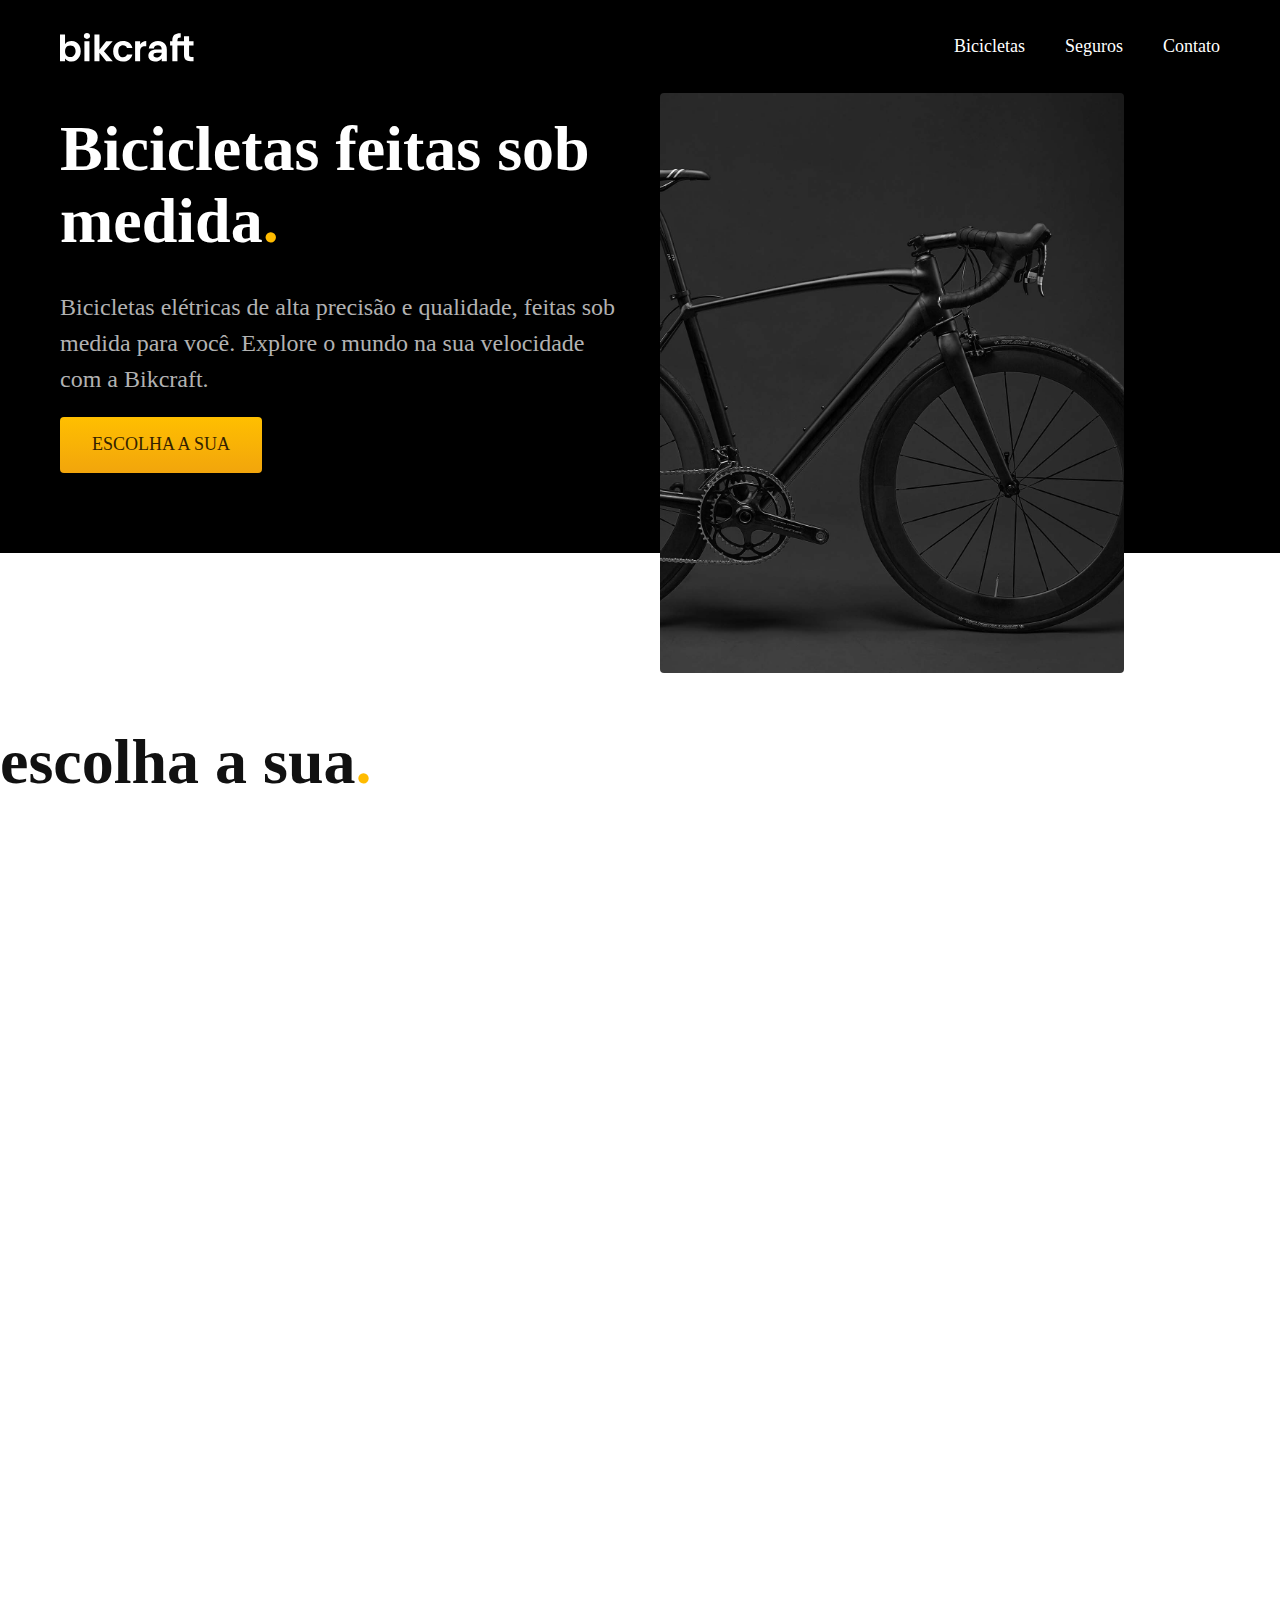
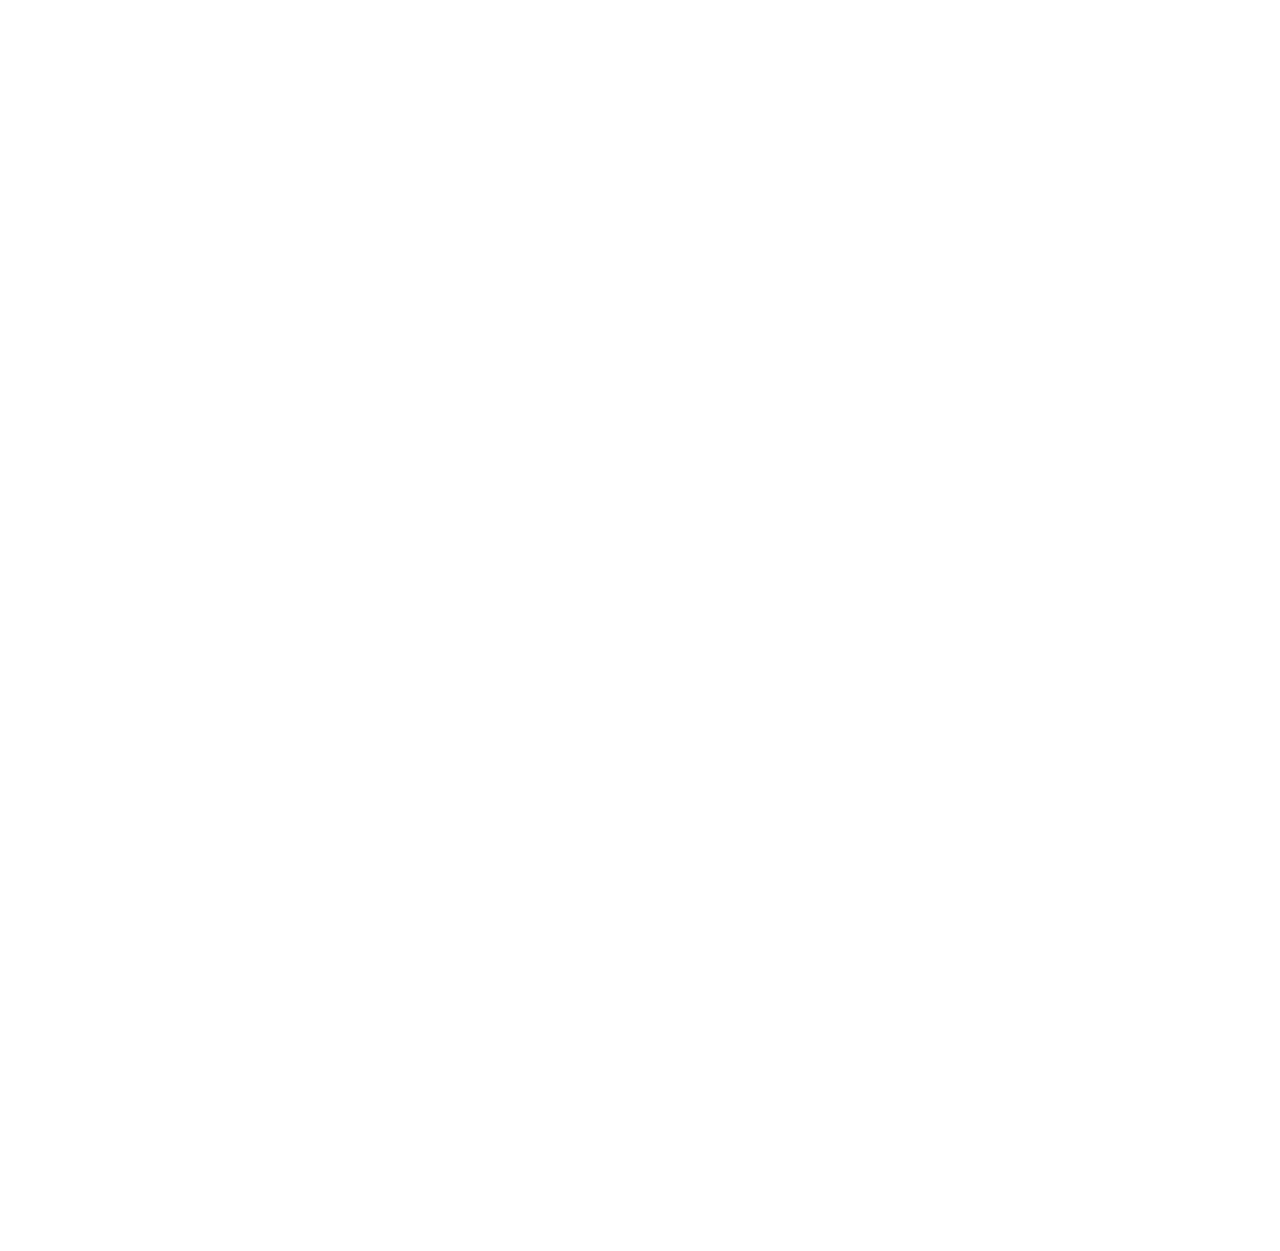
==== index.html @ 26e81b3e "css utilitario" ====
<!DOCTYPE html>
<html lang="pt-br">

<head>
    <meta charset="UTF-8">
    <meta name="viewport" content="width=device-width, initial-scale=1.0">
    <title>Bikcraft - Bicicletas Elétricas</title>
    <meta name="description" content="Bicicletas elétricas de alta precisão e qualidade,  feitas sob medida para o cliente. Explore o mundo na sua velocidade com a Bikcraft.">
    <link rel="stylesheet" href="./css/style.css">
    <!-- <link rel="preconnect" href="https://fonts.googleapis.com">
    <link rel="preconnect" href="https://fonts.gstatic.com" crossorigin>
    <link href="https://fonts.googleapis.com/css2?family=Poppins:wght@400;600&family=Roboto:wght@400;500&display=swap" rel="stylesheet"> -->
</head>

<body>
    <header class="header-bg">
        <div class="header">
            <a href="./"><img src="./img/bikcraft.svg" alt="Bikcraft"></a>
            <nav aria-label="primaria">
                <ul class="header-menu cor-0">
                    <li><a href="./bicicletas.html">Bicicletas</a></li>
                    <li><a href="./seguros.html">Seguros</a></li>
                    <li><a href="./contato.html">Contato</a></li>
                </ul>
            </nav>
        </div>
    </header>

    <main class="introducao-bg">
        <div class="introducao">
            <div class="introducao-conteudo">
                <h1 class="texto-grande cor-0">Bicicletas feitas sob medida<span class="cor-p1">.</span></h1>
                <p class="texto-medio cor-5">Bicicletas elétricas de alta precisão e qualidade, feitas sob medida para você. Explore o mundo na sua velocidade com a Bikcraft<span>.</span></p>
                <a class="botao" href="./bicicletas.html">Escolha a sua</a>
            </div>
            <div>
                <img src="./img/fotos/introducao.jpg" alt="Bicicleta elétrica preta">
            </div>
        </div>

    </main>

    <h2 class="texto-grande">escolha a sua<span class="cor-p1">.</span></h2>
</body>

</html>
---- css/style.css ----
@import "./global/global.css";
@import "./utilidades/componentes.css";
@import "./utilidades/cores.css";
@import "./global/header.css";

@import "./home/introducao.css";

@import "./utilidades/tipografia.css";
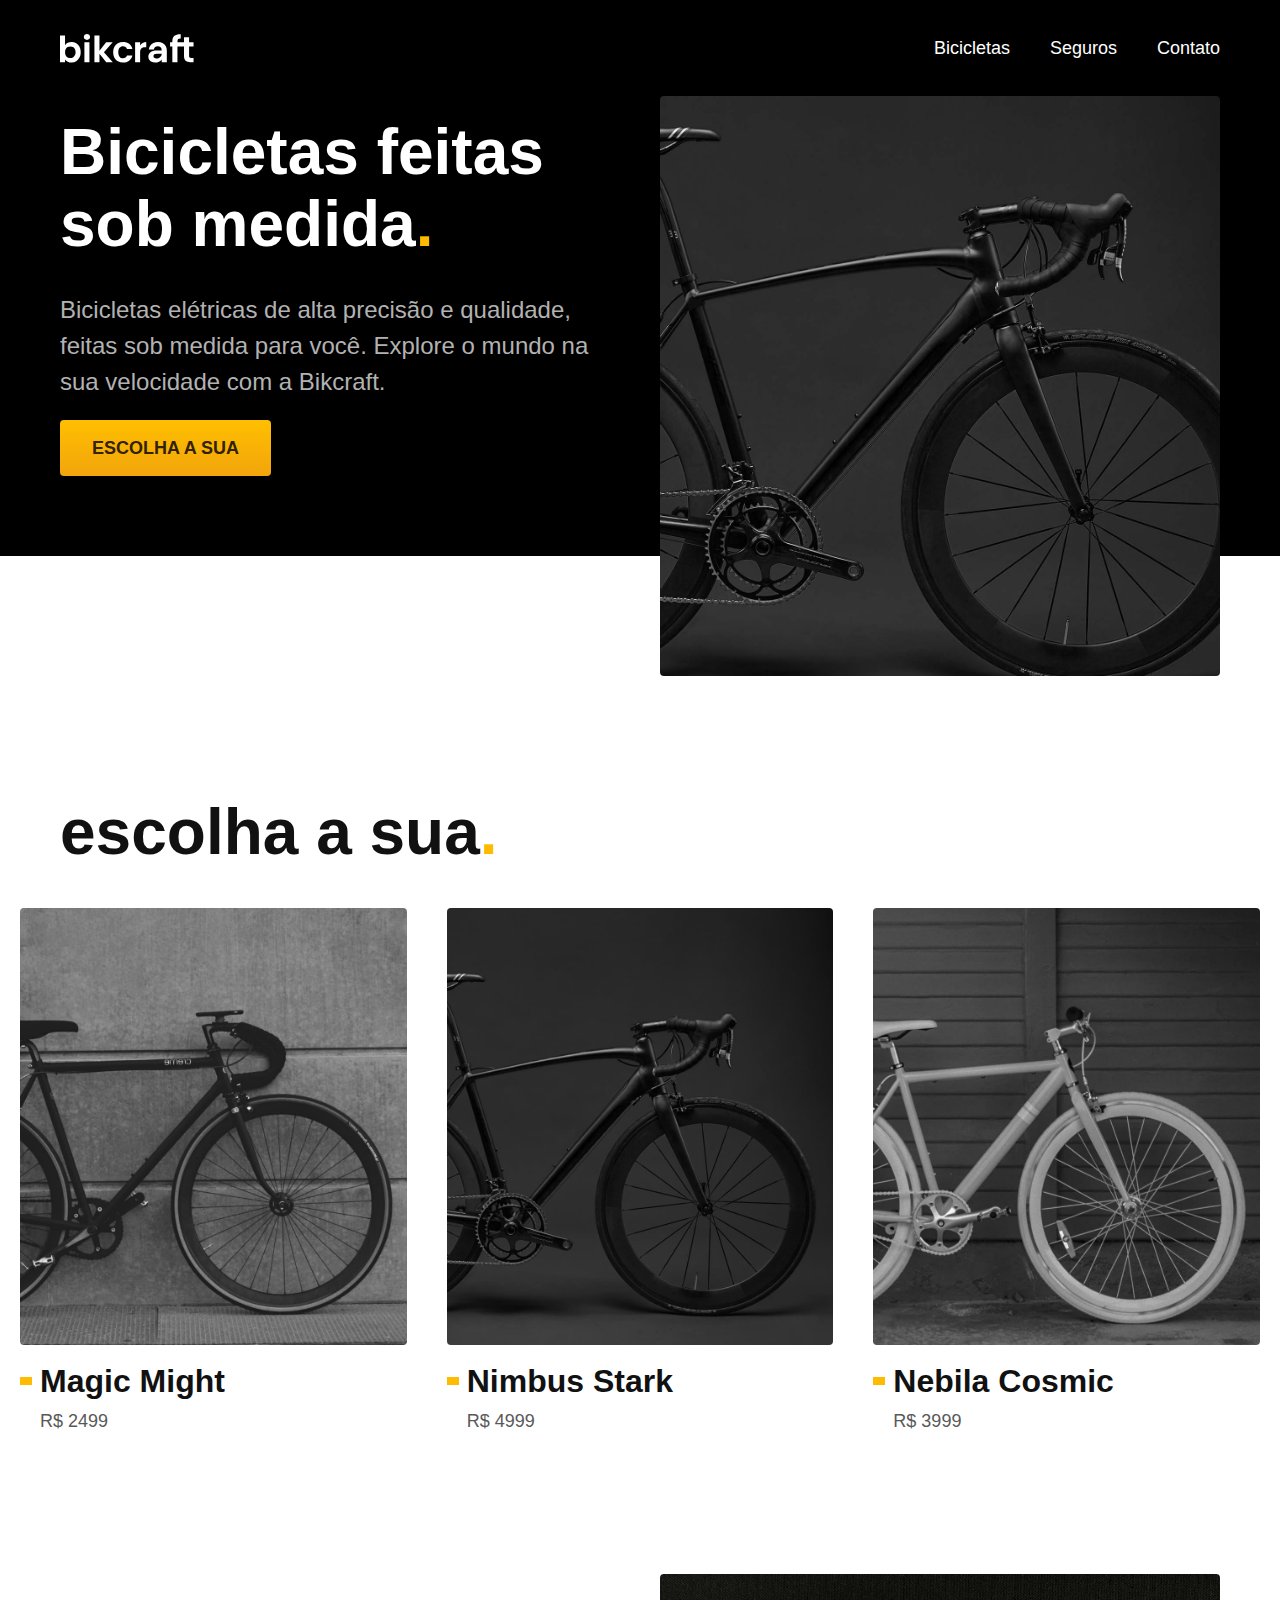
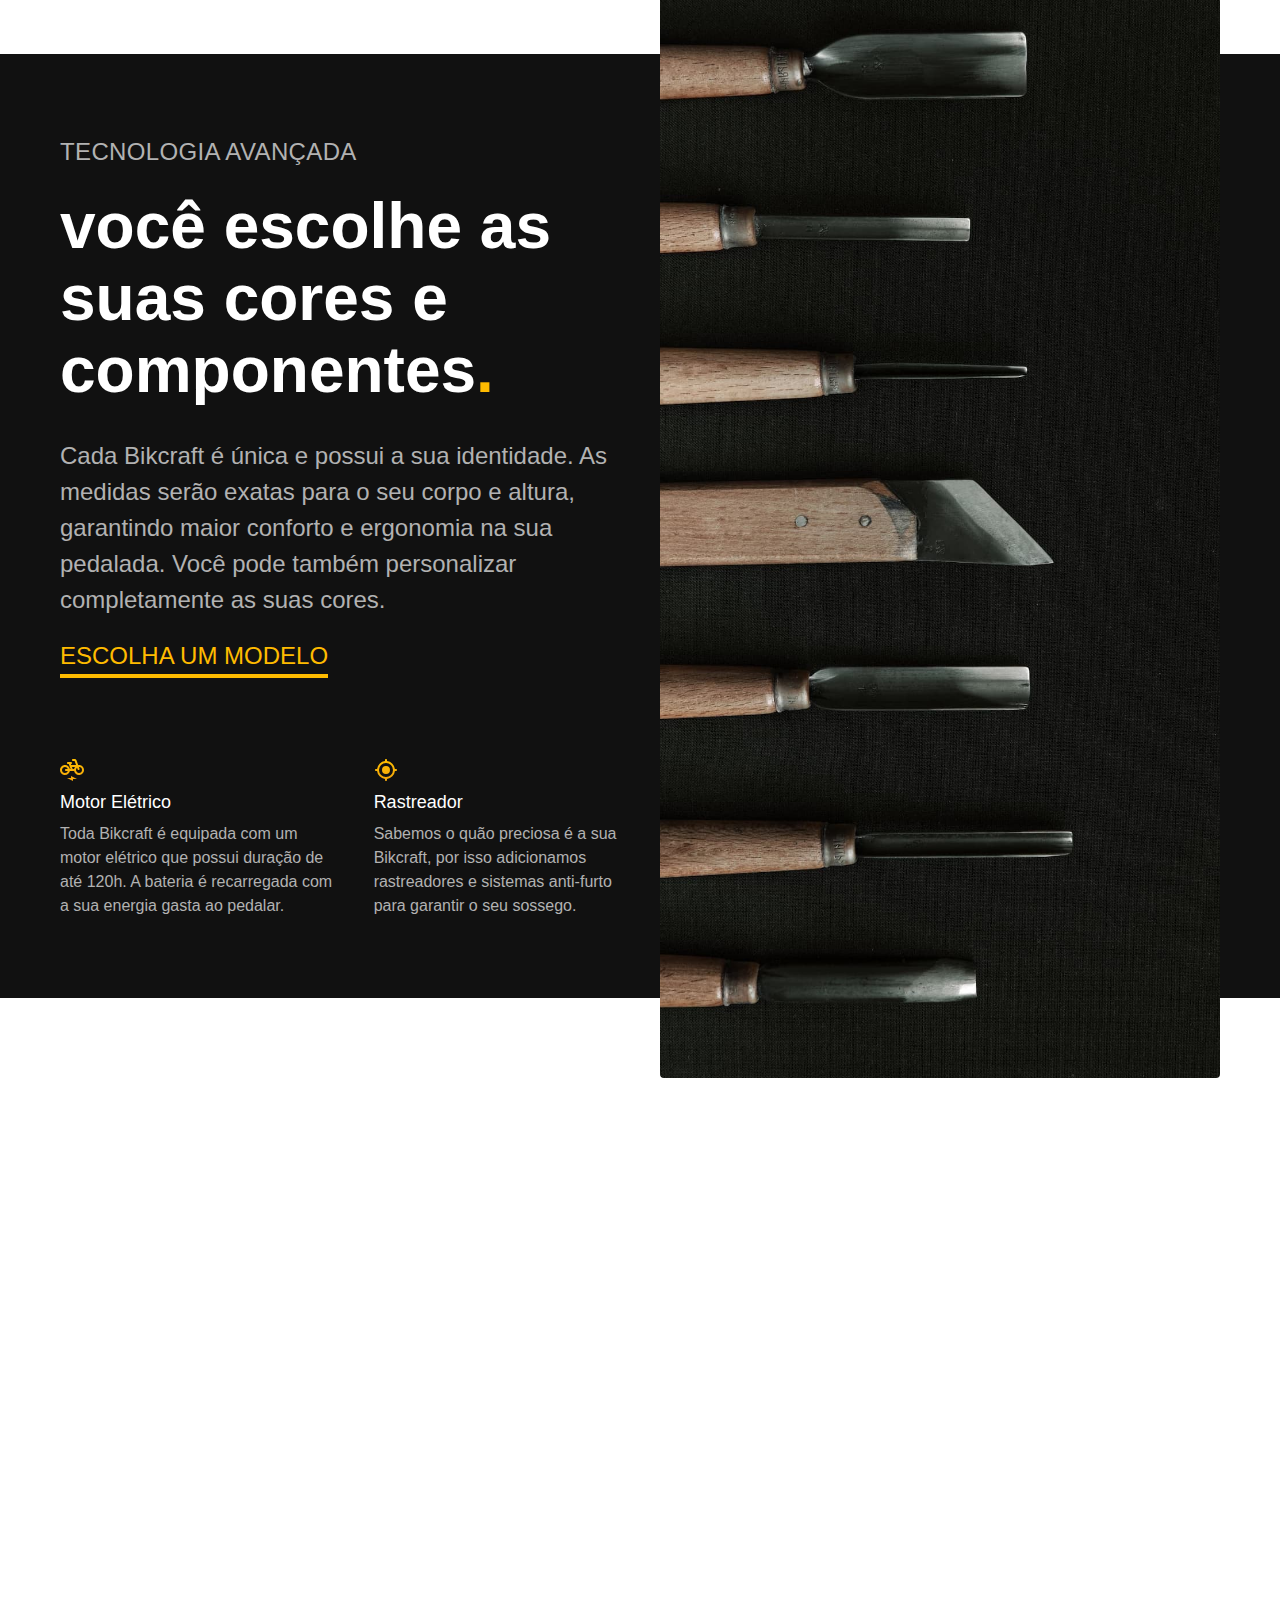
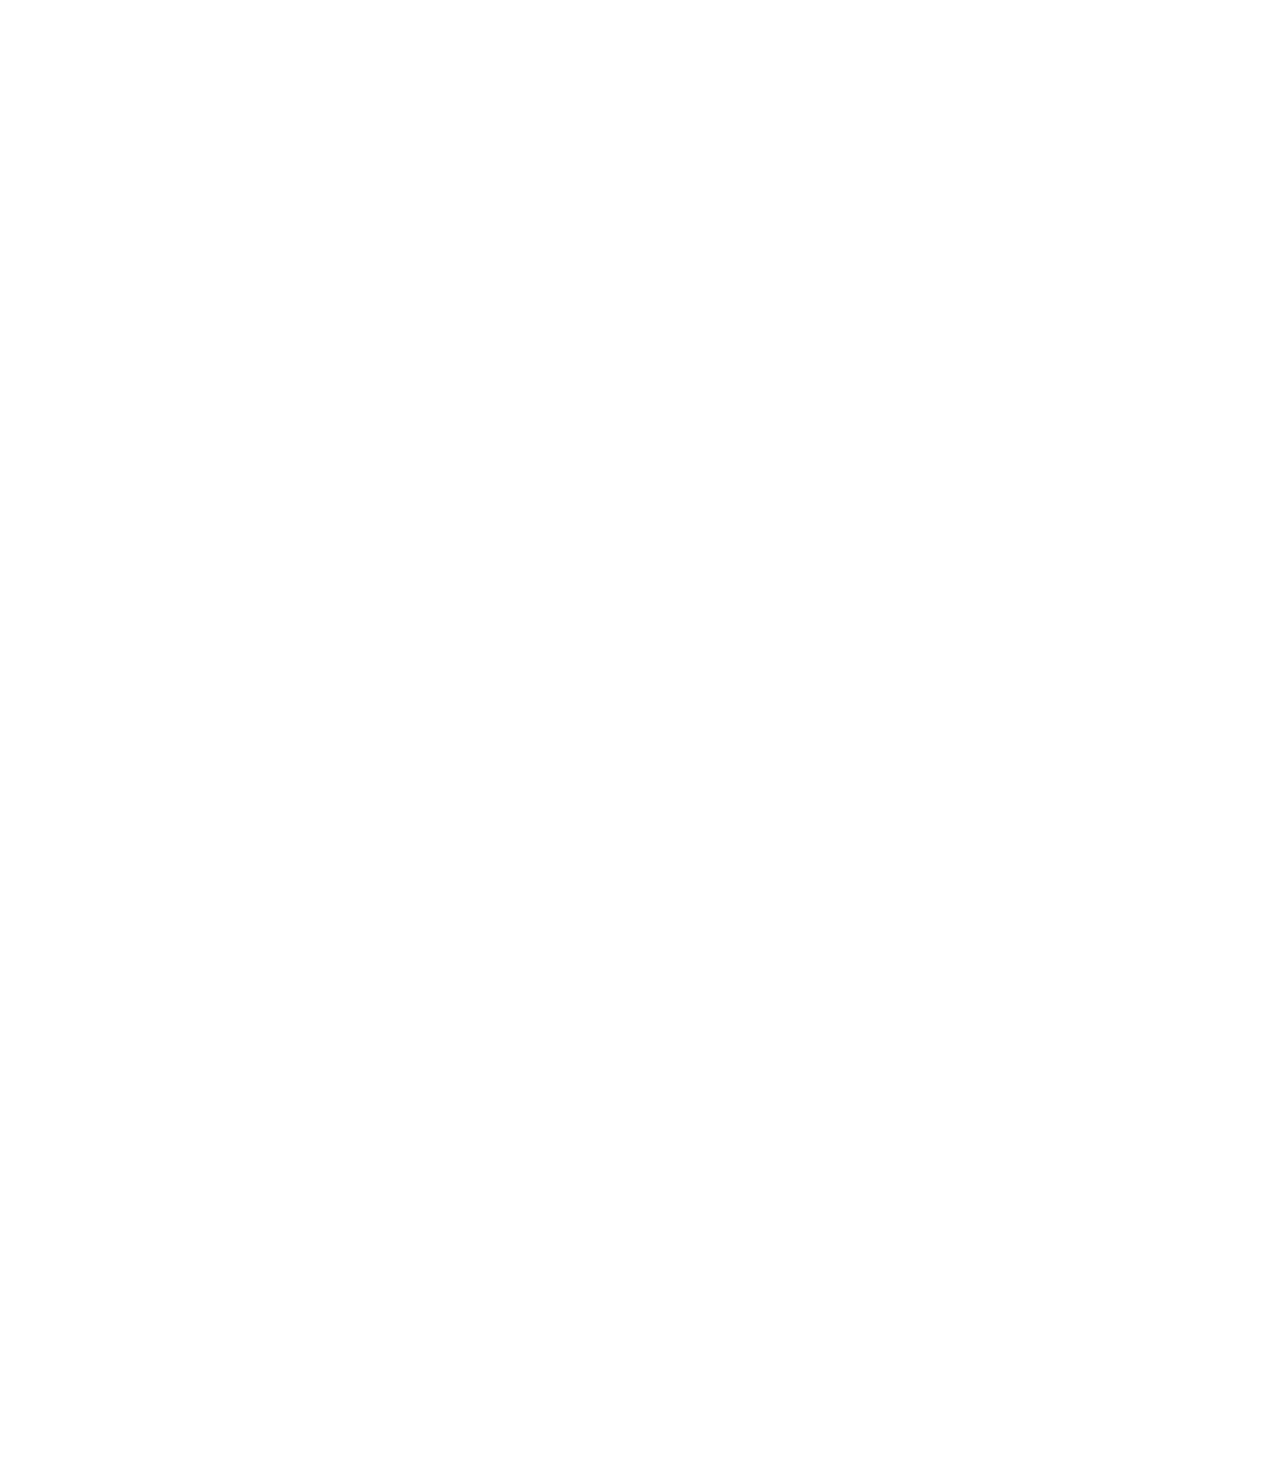
==== commit 4c58a7a1: "articles" ====
--- a/index.html
+++ b/index.html
@@ -14,10 +14,10 @@
 
 <body>
     <header class="header-bg">
-        <div class="header">
+        <div class="header container">
             <a href="./"><img src="./img/bikcraft.svg" alt="Bikcraft"></a>
             <nav aria-label="primaria">
-                <ul class="header-menu cor-0">
+                <ul class="header-menu cor-0 font-1-m">
                     <li><a href="./bicicletas.html">Bicicletas</a></li>
                     <li><a href="./seguros.html">Seguros</a></li>
                     <li><a href="./contato.html">Contato</a></li>
@@ -27,20 +27,74 @@
     </header>
 
     <main class="introducao-bg">
-        <div class="introducao">
+        <div class="introducao container">
             <div class="introducao-conteudo">
-                <h1 class="texto-grande cor-0">Bicicletas feitas sob medida<span class="cor-p1">.</span></h1>
-                <p class="texto-medio cor-5">Bicicletas elétricas de alta precisão e qualidade, feitas sob medida para você. Explore o mundo na sua velocidade com a Bikcraft<span>.</span></p>
+                <h1 class="font-1-xxl cor-0">Bicicletas feitas sob medida<span class="cor-p1">.</span></h1>
+                <p class="font-2-l cor-5">Bicicletas elétricas de alta precisão e qualidade, feitas sob medida para você. Explore o mundo na sua velocidade com a Bikcraft<span>.</span></p>
                 <a class="botao" href="./bicicletas.html">Escolha a sua</a>
             </div>
             <div>
                 <img src="./img/fotos/introducao.jpg" alt="Bicicleta elétrica preta">
             </div>
         </div>
-
     </main>
 
-    <h2 class="texto-grande">escolha a sua<span class="cor-p1">.</span></h2>
+    <article class="bicicletas-lista">
+        <h2 class="container font-1-xxl">escolha a sua<span class="cor-p1">.</span></h2>
+        <ul>
+            <li>
+                <a href="./bicicletas/magic.html">
+                    <img src="./img/bicicletas/magic-home.jpg" alt="Bicicleta preta">
+                    <h3 class="font-1-xl">Magic Might</h3>
+                    <span class="font-2-m cor-8">R$ 2499</span>
+                </a>
+            </li>
+
+            <li>
+                <a href="./bicicletas/magic.html">
+                    <img src="./img/bicicletas/nimbus-home.jpg" alt="Bicicleta preta">
+                    <h3 class="font-1-xl">Nimbus Stark</h3>
+                    <span class="font-2-m cor-8">R$ 4999</span>
+                </a>
+            </li>
+
+            <li>
+                <a href="./bicicletas/magic.html">
+                    <img src="./img/bicicletas/nebula-home.jpg" alt="Bicicleta preta">
+                    <h3 class="font-1-xl">Nebila Cosmic</h3>
+                    <span class="font-2-m cor-8">R$ 3999</span>
+                </a>
+            </li>
+        </ul>
+    </article>
+
+    <article class="tecnologia-bg">
+        <div class="tecnologia container">
+            <div class="tecnologia-conteudo">
+                <span class="font-2-l-b cor-5">Tecnologia Avançada</span>
+                <h2 class="font-1-xxl cor-0">você escolhe as<br>suas cores e<br>componentes<span class="cor-p1">.</span></h2>
+                <p class="font-2-l cor-5">Cada Bikcraft é única e possui a sua identidade. As medidas serão exatas para o seu corpo e altura, garantindo maior conforto e ergonomia na sua pedalada. Você pode também personalizar completamente as suas cores.</p>
+                <a class="link" href="./bicletas.html">Escolha um modelo</a>
+                <div class="tecnologia-vantagens">
+                    <div>
+                        <img src="./img/icones/eletrica.svg" alt="">
+                        <h3 class="font-1-m cor-0">Motor Elétrico</h3>
+                        <p class="font-2-s cor-5">Toda Bikcraft é equipada com um motor elétrico que possui duração de até 120h. A bateria é recarregada com a sua energia gasta ao pedalar.</p>
+                    </div>
+                    <div>
+                        <img src="./img/icones/rastreador.svg" alt="">
+                        <h3 class="font-1-m cor-0">Rastreador</h3>
+                        <p class="font-2-s cor-5">Sabemos o quão preciosa é a sua Bikcraft, por isso adicionamos rastreadores e sistemas anti-furto para garantir o seu sossego.</p>
+                    </div>
+                </div>
+            </div>
+            <div class="tecnologia-imagem">
+                <img src="./img/fotos/tecnologia.jpg" alt="">
+            </div>
+        </div>
+
+    </article>
+
 </body>
 
 </html>--- a/css/style.css
+++ b/css/style.css
@@ -6,3 +6,7 @@
 @import "./home/introducao.css";
 
 @import "./utilidades/tipografia.css";
+
+@import "./bicicletas/bicicletas-lista.css";
+
+@import "./home/tecnologia.css";
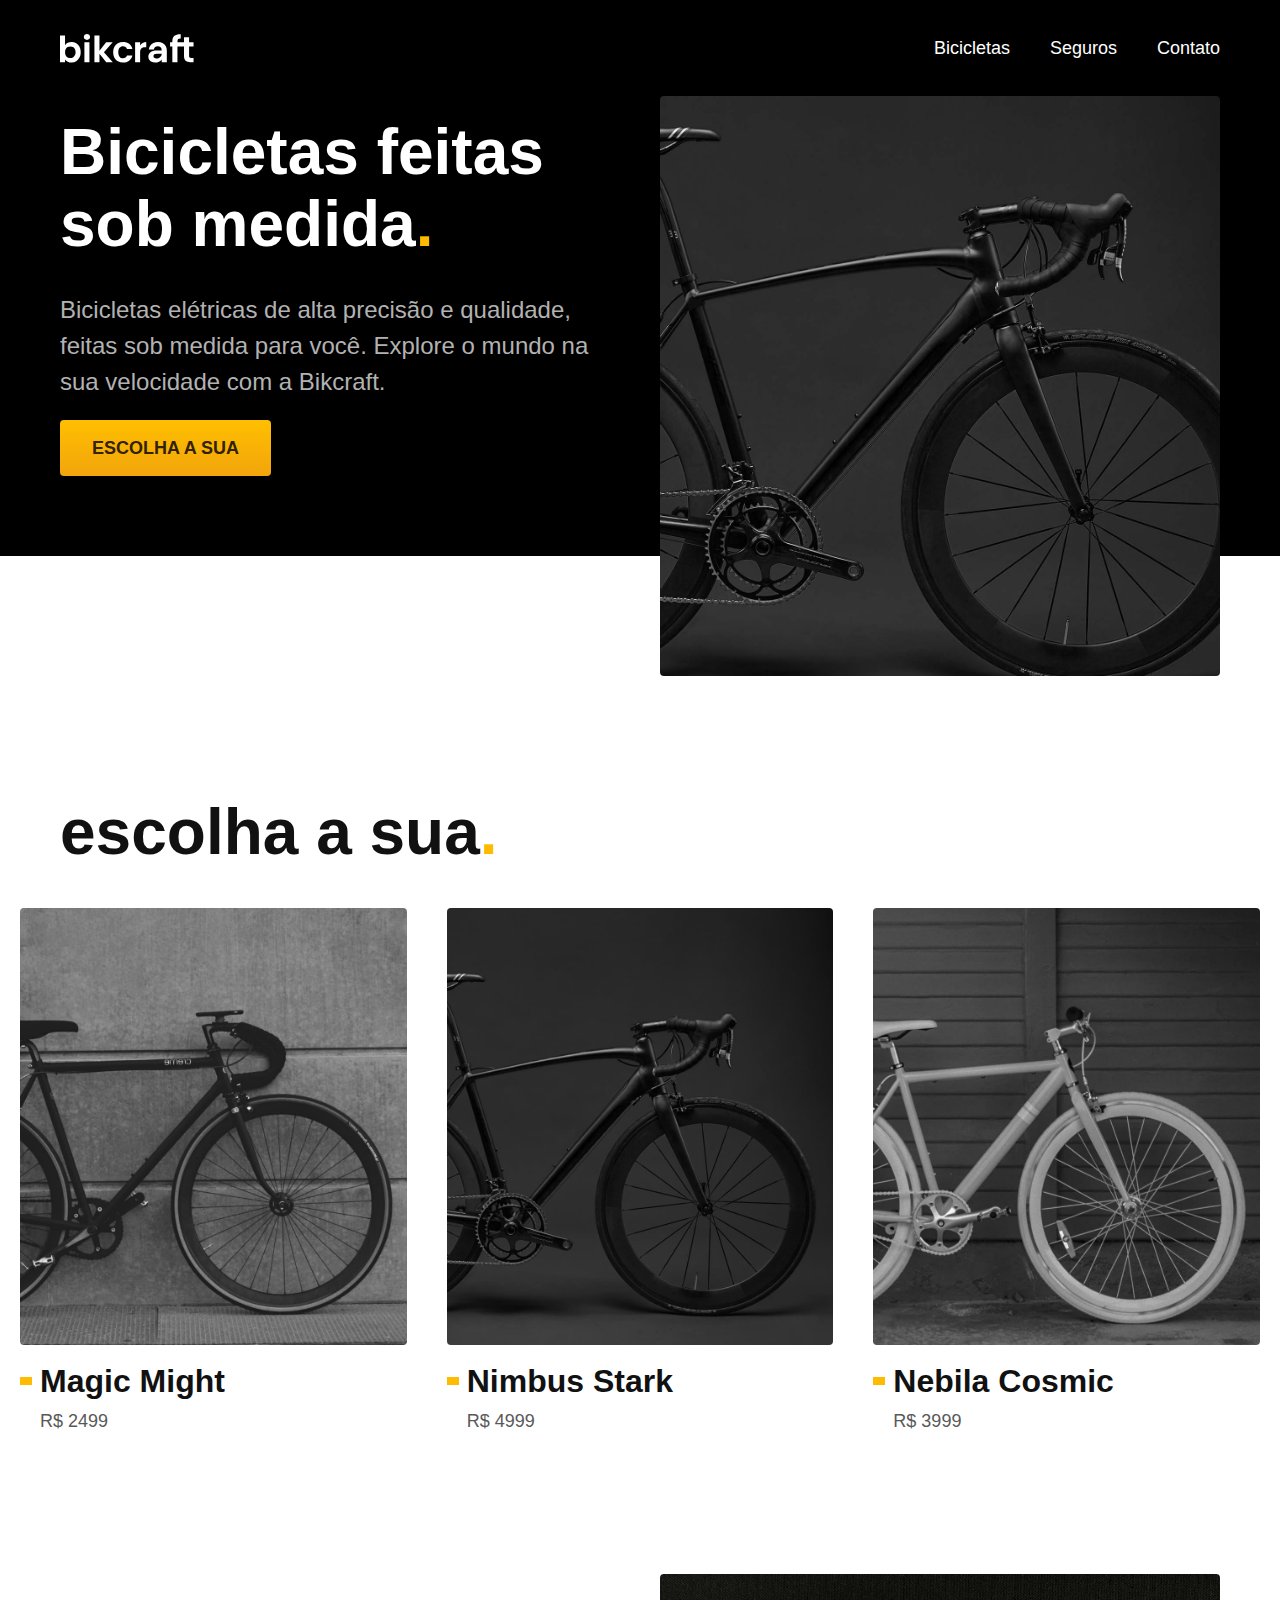
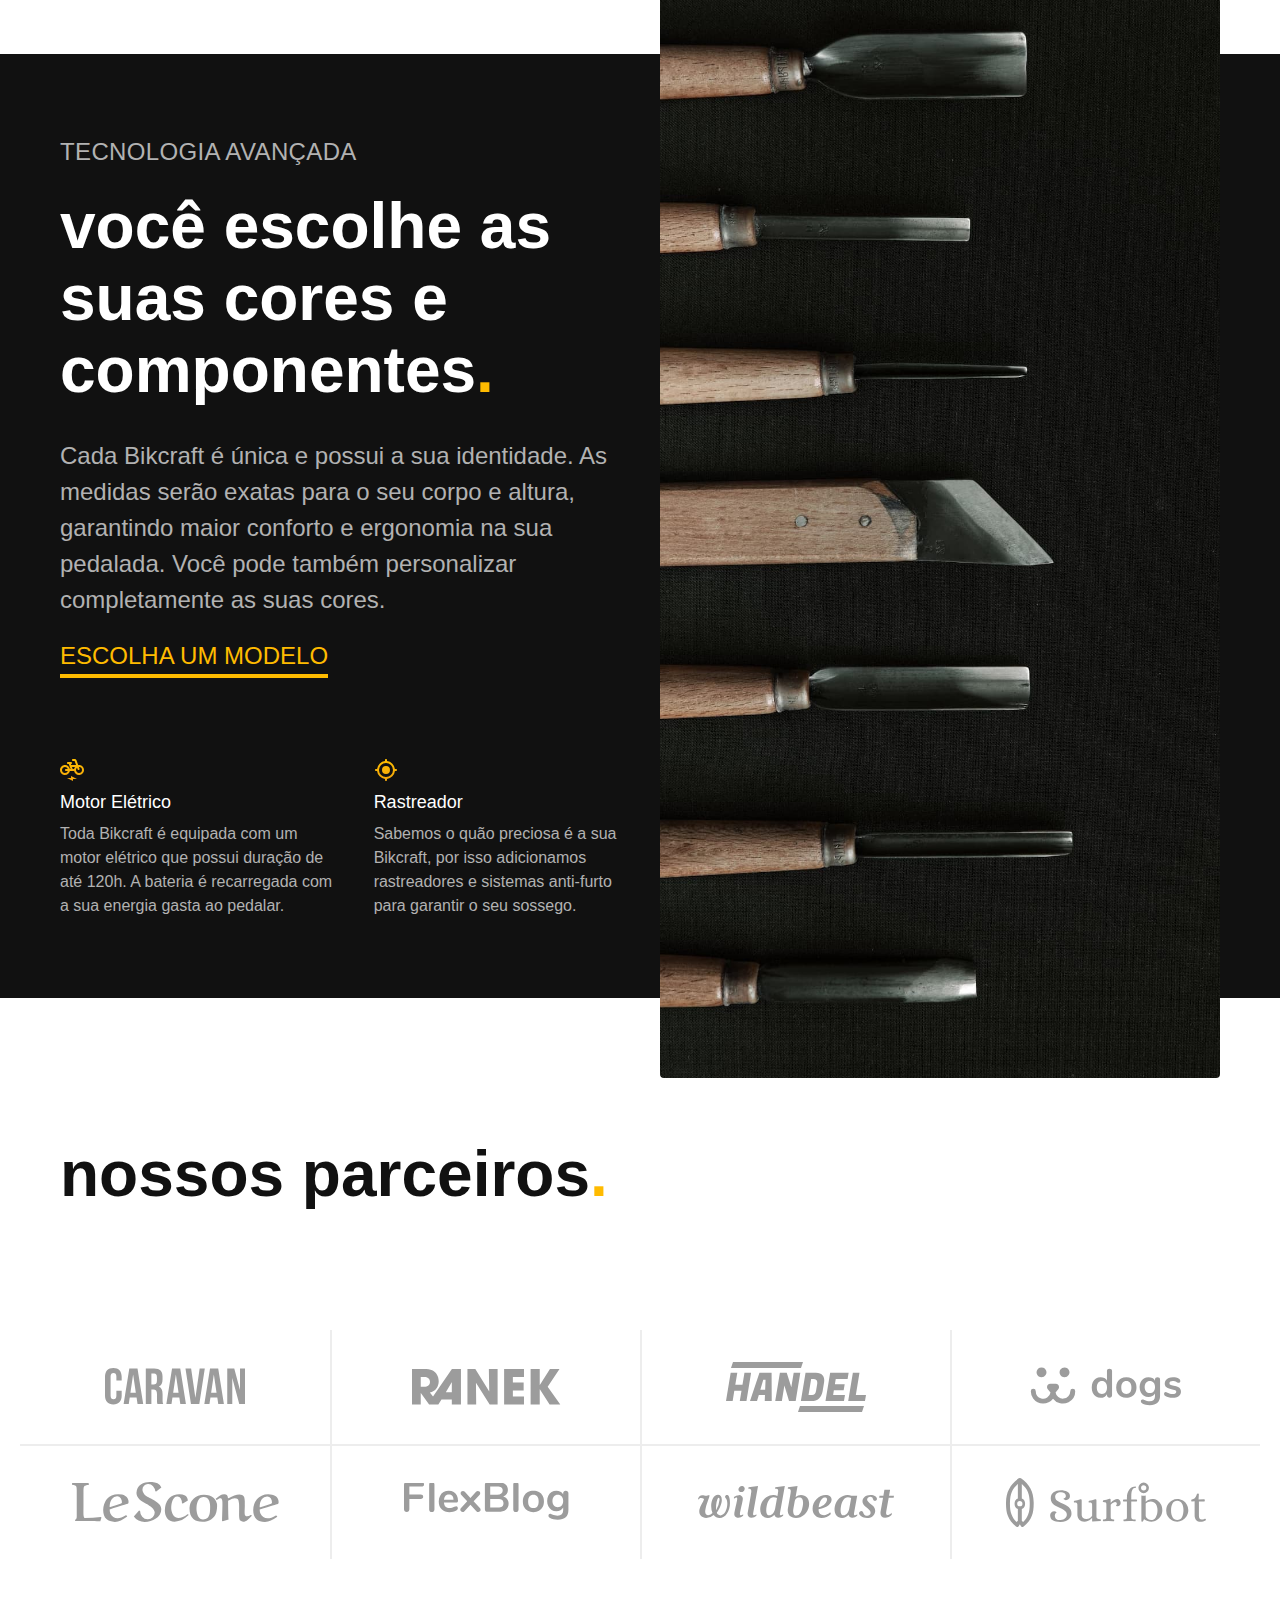
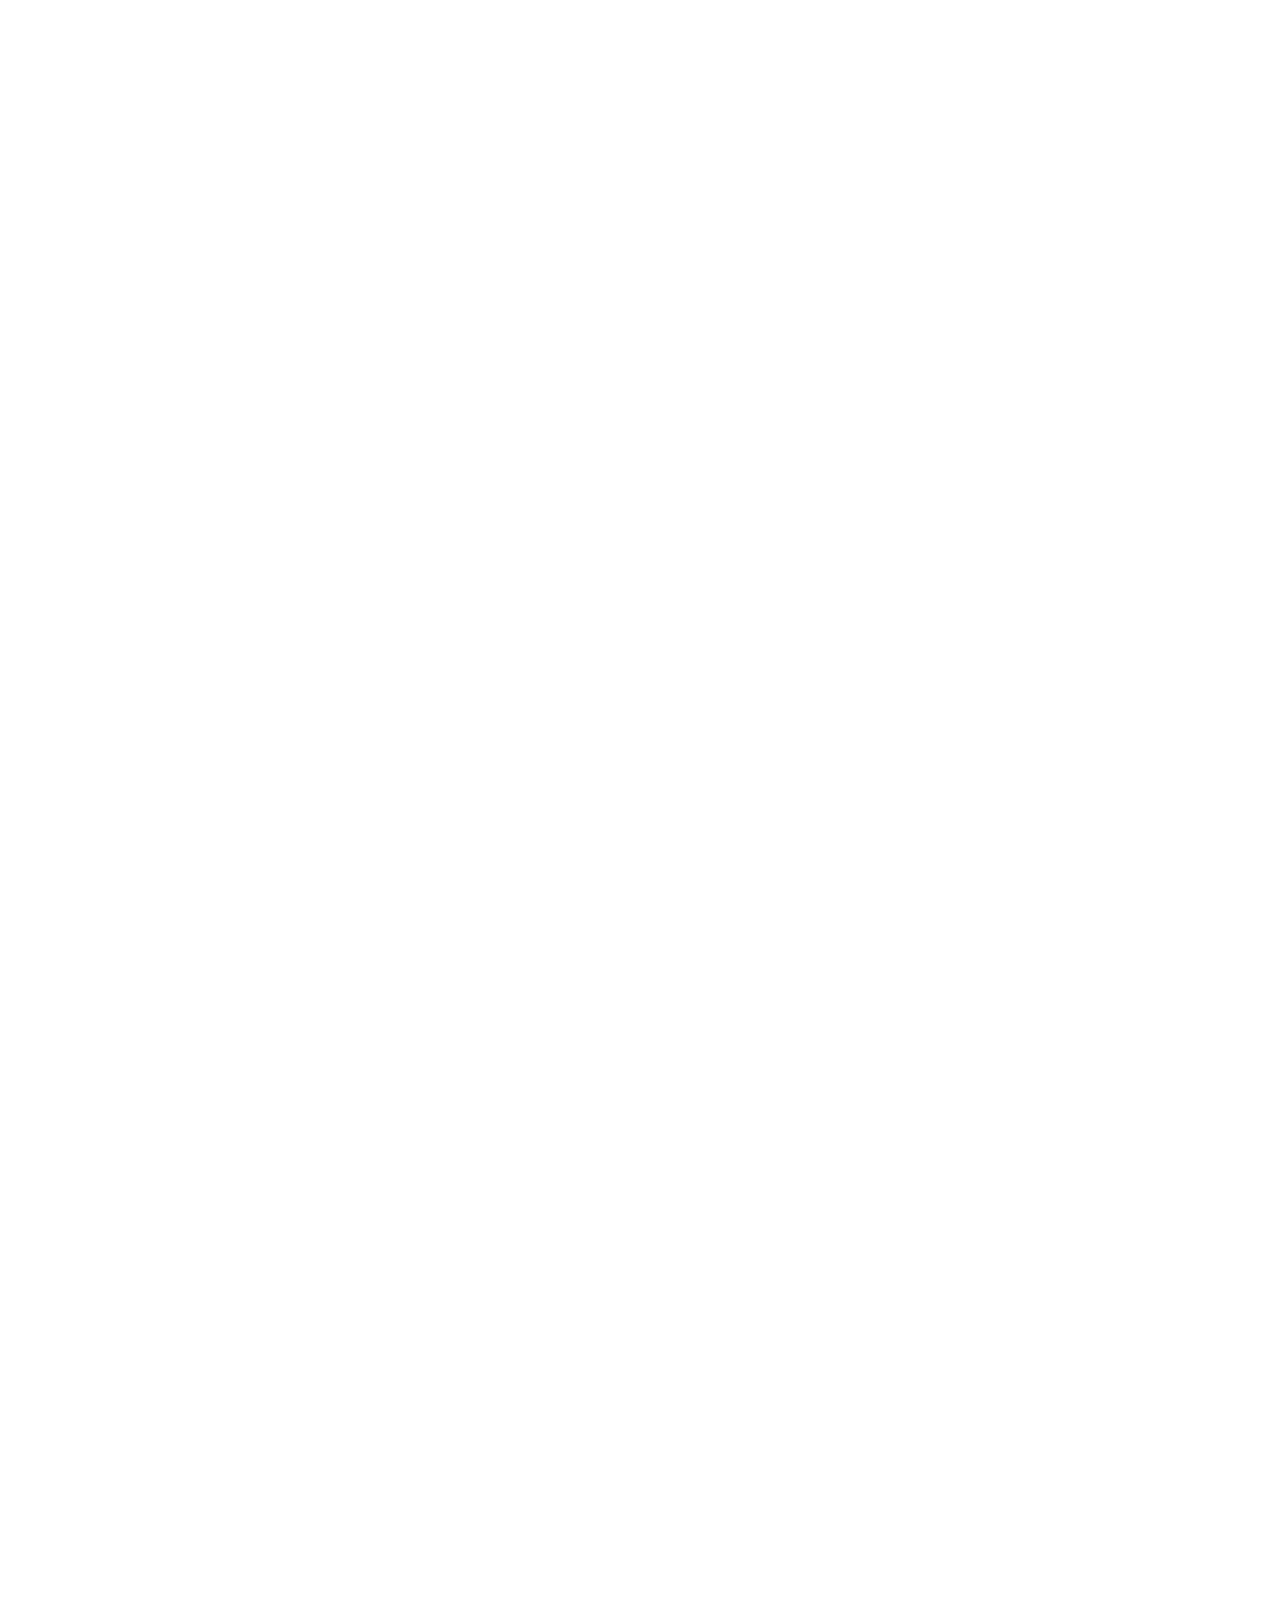
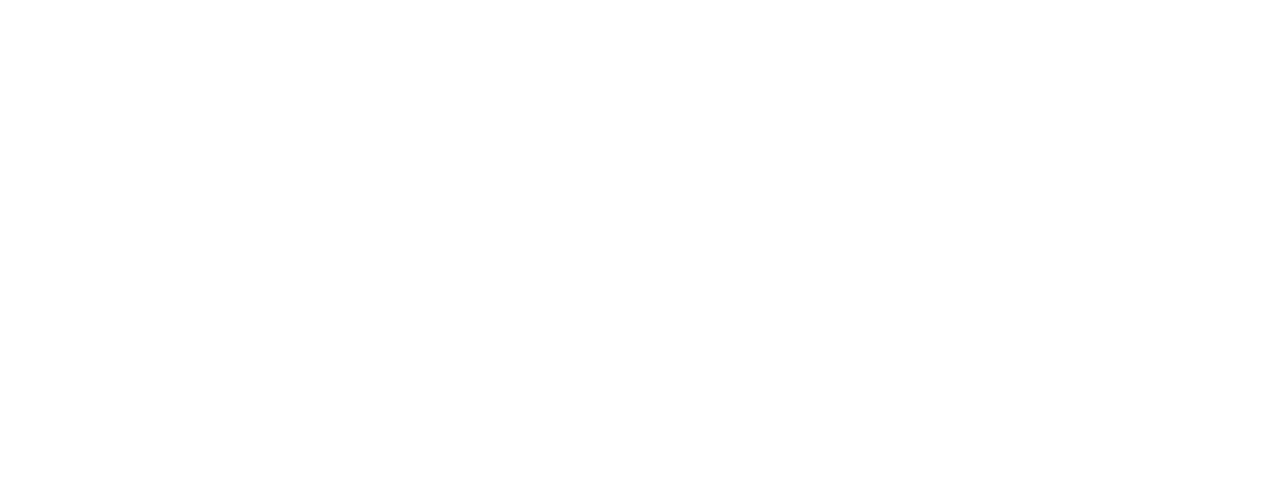
==== commit 2af308f7: "parceiros" ====
--- a/index.html
+++ b/index.html
@@ -92,8 +92,22 @@
                 <img src="./img/fotos/tecnologia.jpg" alt="">
             </div>
         </div>
+    </article>
 
-    </article>
+    <section class="parceiros" aria-label="Nossos Parceiros">
+        <h2 class="container font-1-xxl">nossos parceiros<span class="cor-p1">.</span></h2>
+
+        <ul>
+            <li><img src="./img/parceiros/caravan.svg" alt="Caravan" width="140" height="38"></li>
+            <li><img src="./img/parceiros/ranek.svg" alt="Ranek" width="149" height="36"></li>
+            <li><img src="./img/parceiros/handel.svg" alt="Handel" width="140" height="50"></li>
+            <li><img src="./img/parceiros/dogs.svg" alt="Dogs" width="152" height="39"></li>
+            <li><img src="./img/parceiros/lescone.svg" alt="LeScone" width="208" height="41"></li>
+            <li><img src="./img/parceiros/flexblog.svg" alt="FlexBlog" width="165" height="38"></li>
+            <li><img src="./img/parceiros/wildbeast.svg" alt="Wildbeast" width="196" height="34"></li>
+            <li><img src="./img/parceiros/surfbot.svg" alt="Surfbot" width="200" height="49"></li>
+        </ul>
+    </section>
 
 </body>
 
--- a/css/style.css
+++ b/css/style.css
@@ -3,10 +3,10 @@
 @import "./utilidades/cores.css";
 @import "./global/header.css";
 
-@import "./home/introducao.css";
-
 @import "./utilidades/tipografia.css";
 
 @import "./bicicletas/bicicletas-lista.css";
 
+@import "./home/introducao.css";
 @import "./home/tecnologia.css";
+@import "./home/parceiros.css";
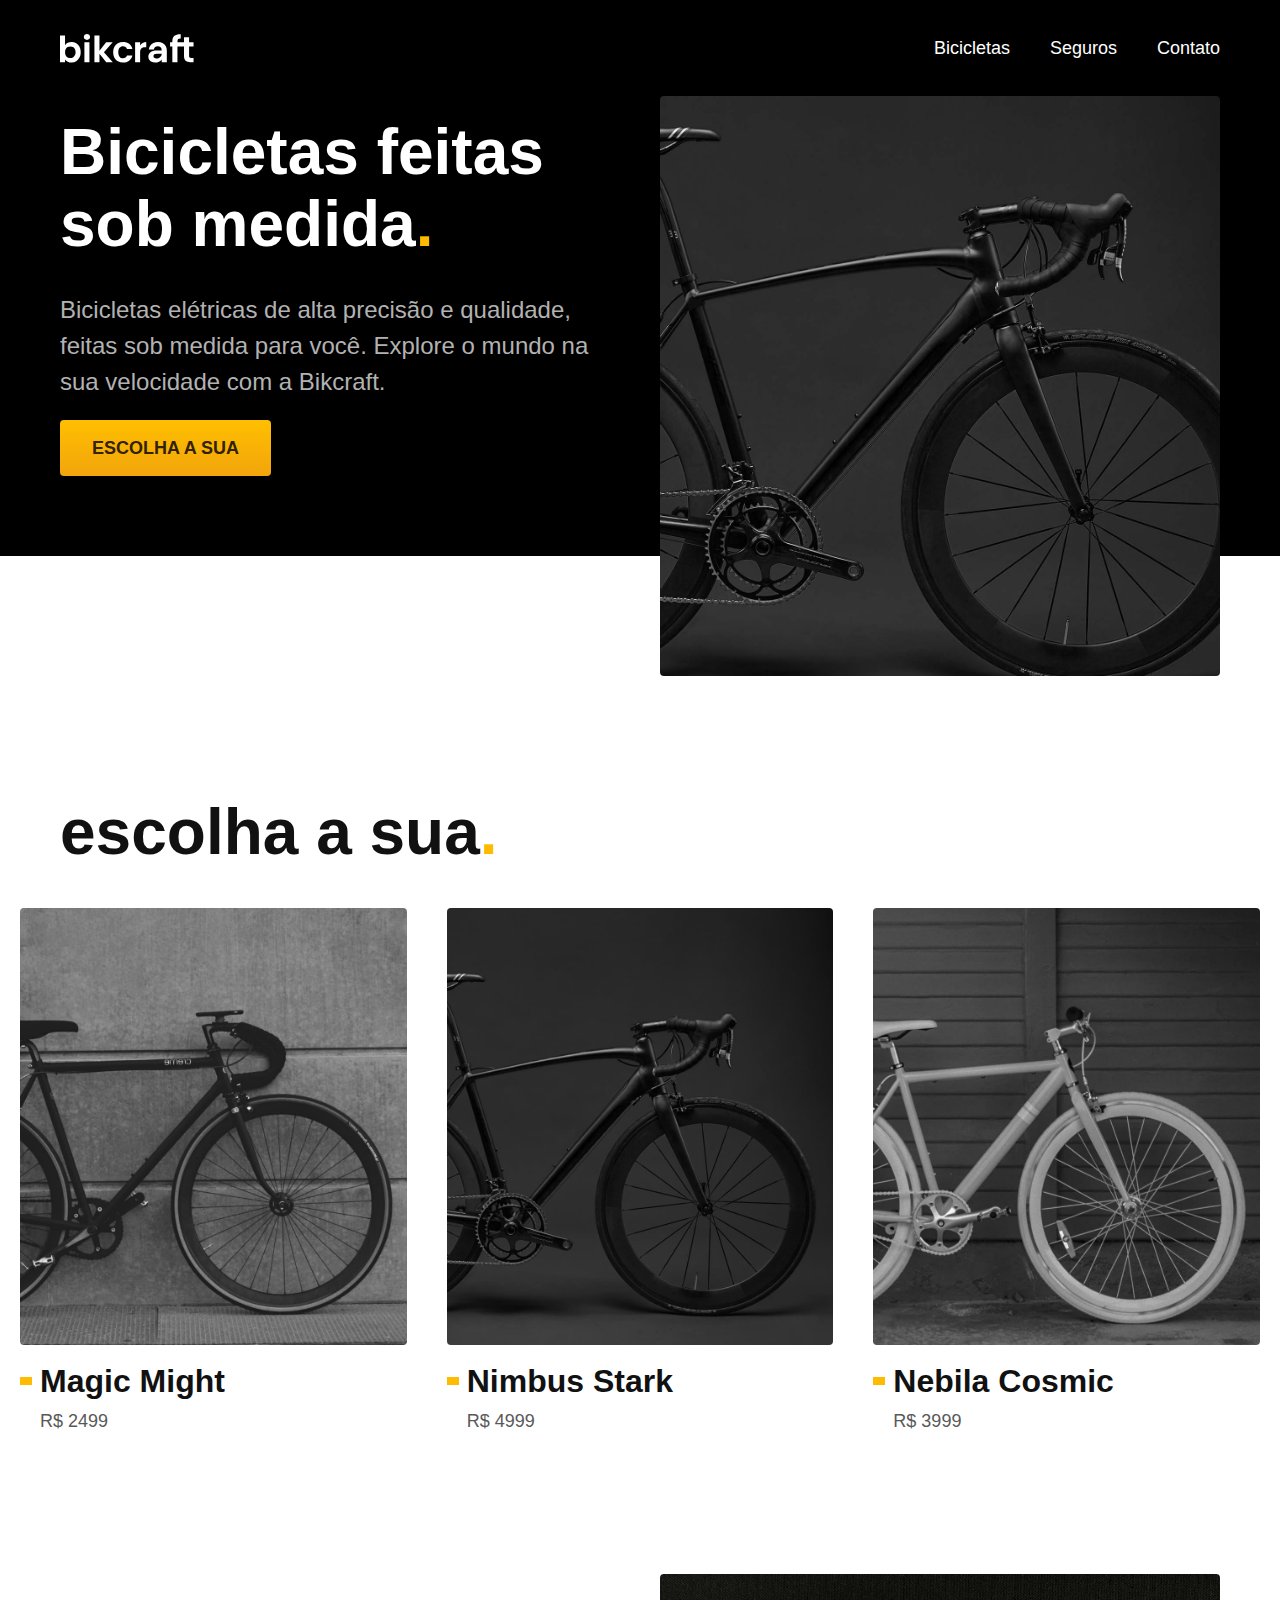
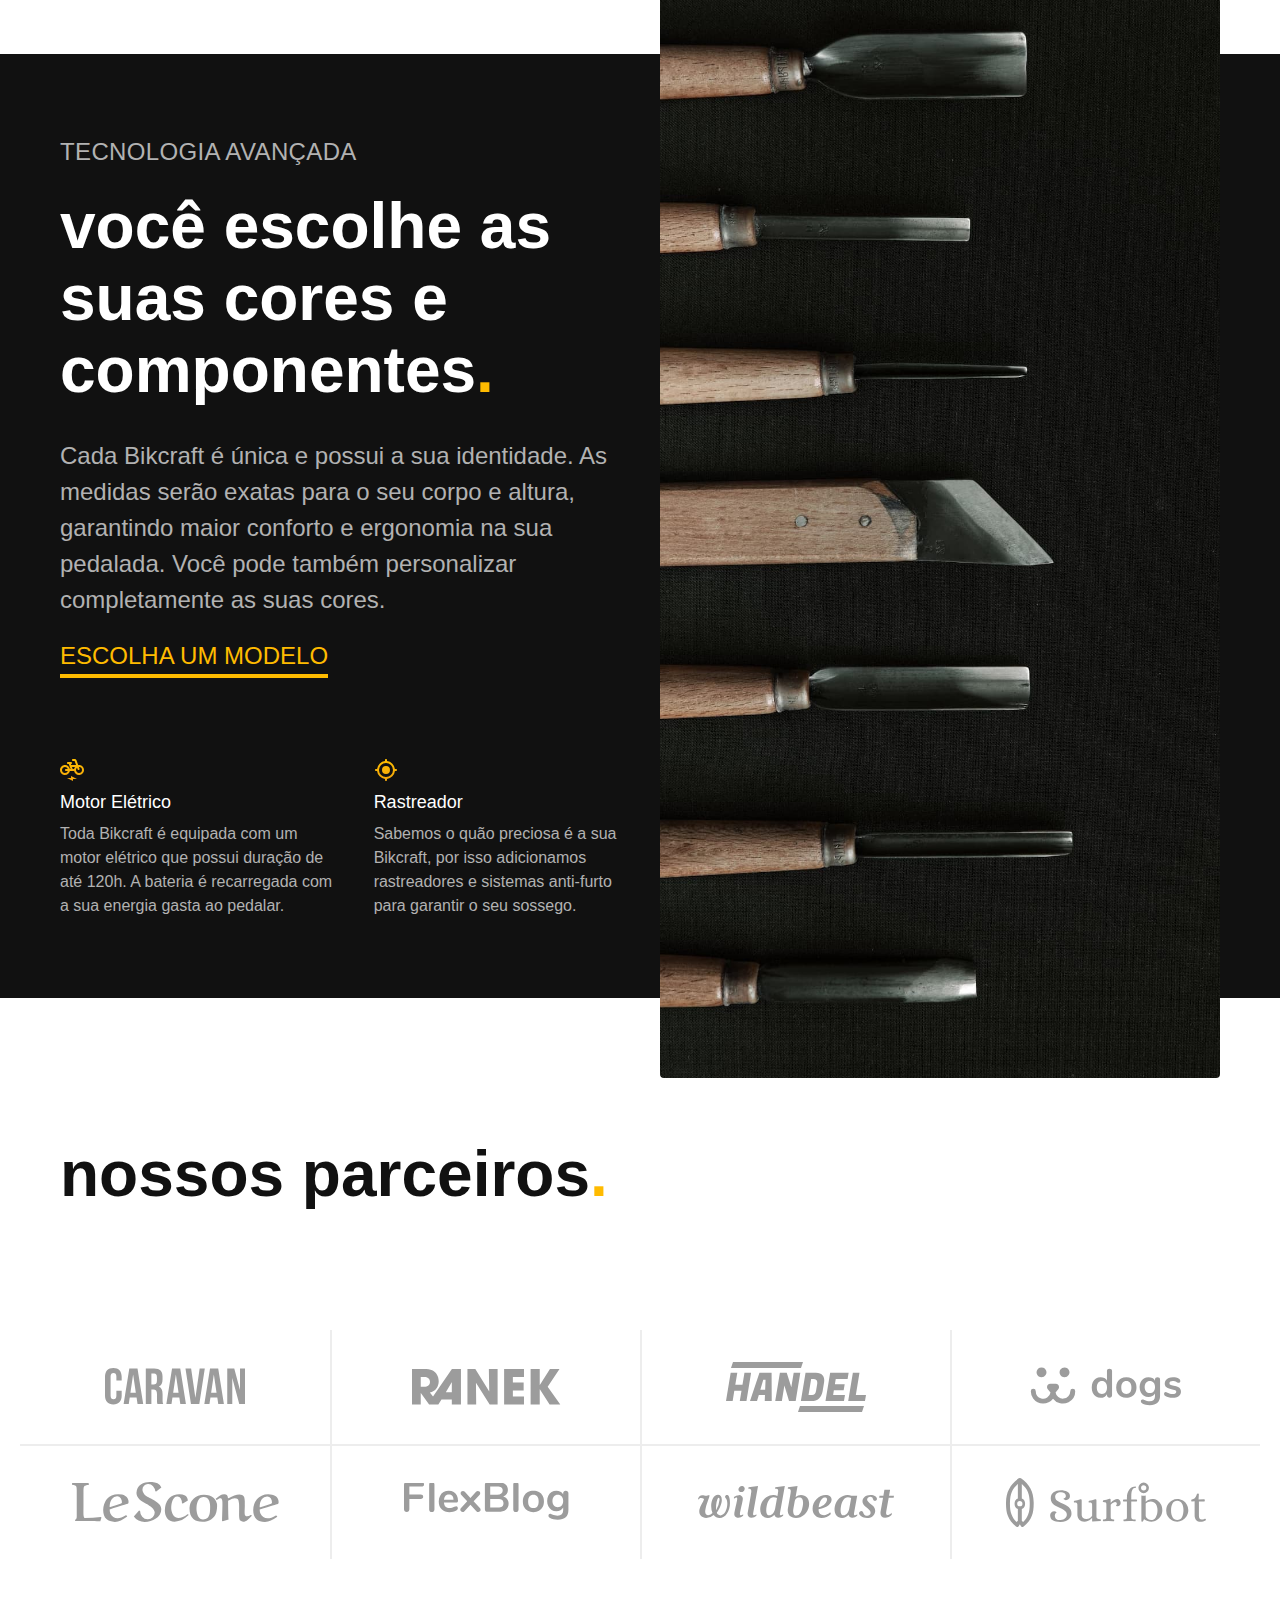
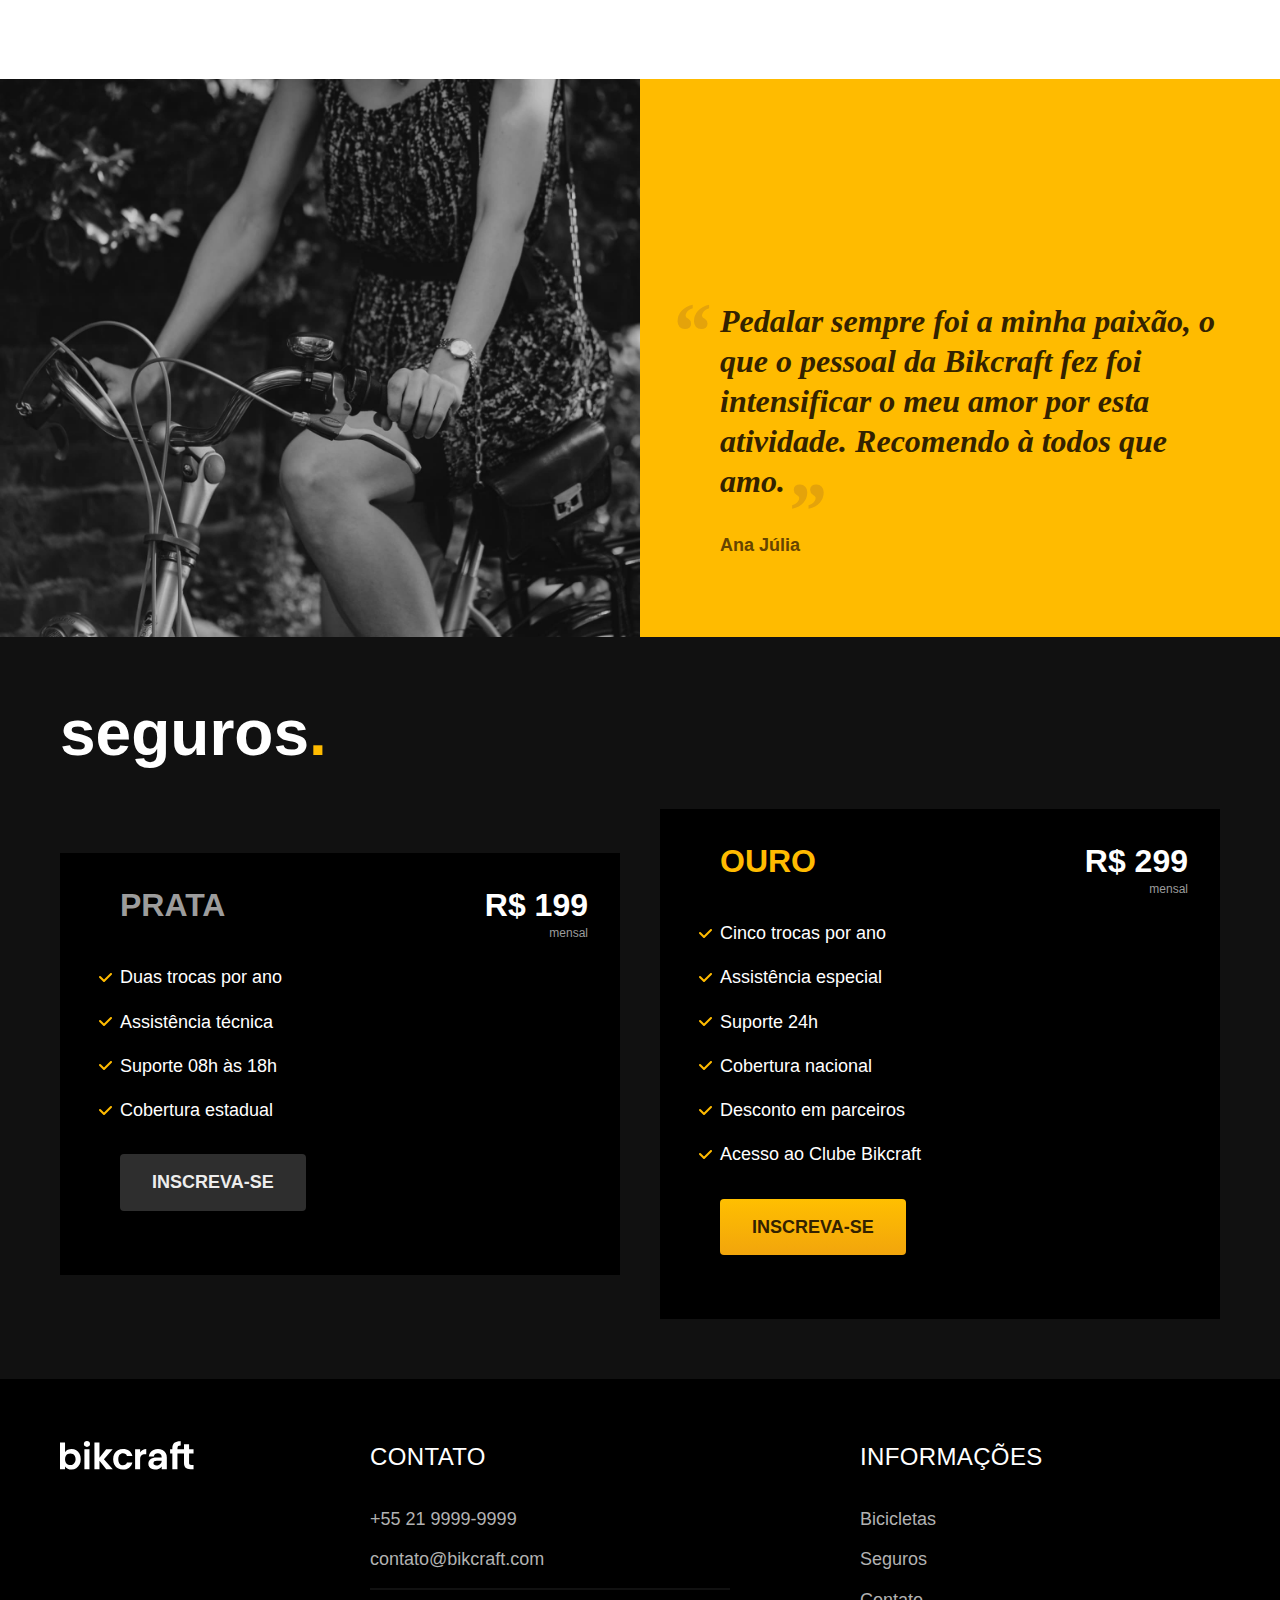
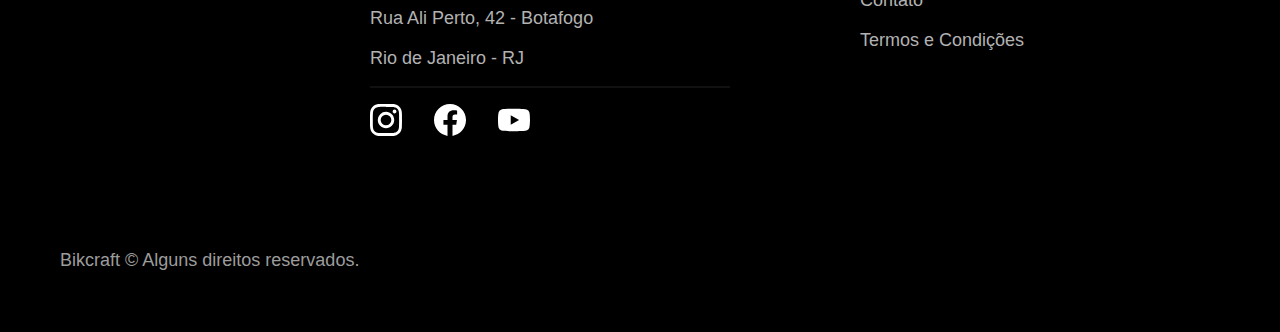
==== commit 822a21fe: "home ok" ====
--- a/index.html
+++ b/index.html
@@ -9,7 +9,7 @@
     <link rel="stylesheet" href="./css/style.css">
     <!-- <link rel="preconnect" href="https://fonts.googleapis.com">
     <link rel="preconnect" href="https://fonts.gstatic.com" crossorigin>
-    <link href="https://fonts.googleapis.com/css2?family=Poppins:wght@400;600&family=Roboto:wght@400;500&display=swap" rel="stylesheet"> -->
+    <link href="https://fonts.googleapis.com/css2?family=Merriweather:ital,wght@1,900&family=Poppins:wght@500;600&family=Roboto:wght@400;500&display=swap" rel="stylesheet"> -->
 </head>
 
 <body>
@@ -109,6 +109,81 @@
         </ul>
     </section>
 
+    <section class="depoimento" aria-label="Depoimento">
+        <div>
+            <img src="./img/fotos/depoimento.jpg" alt="Pessoa pedalando uma bicicleta Bikcraft">
+        </div>
+        <div class="depoimento-conteudo">
+            <blockquote class="font-1-xl cor-p5">
+                <p>Pedalar sempre foi a minha paixão, o que o pessoal da Bikcraft fez foi intensificar o meu amor por esta atividade. Recomendo à todos que amo.</p>
+            </blockquote>
+            <span class="font-1-m-b cor-p4">Ana Júlia</span>
+        </div>
+    </section>
+
+    <article class="seguros-bg">
+        <div class="seguros container">
+            <h2 class="font-1-xxl cor-0">seguros<span class="cor-p1">.</span></h2>
+            <div class="seguros-item">
+                <h3 class="font-1-xl cor-6">PRATA</h3>
+                <span class="font-1-xl cor-0">R$ 199 <span class="font-1-xs cor-6">mensal</span></span>
+                <ul class="font-2-m cor-0">
+                    <li>Duas trocas por ano</li>
+                    <li>Assistência técnica</li>
+                    <li>Suporte 08h às 18h</li>
+                    <li>Cobertura estadual</li>
+                </ul>
+                <a class="botao secundario" href="./orcamento.html">Inscreva-se</a>
+            </div>
+
+            <div class="seguros-item">
+                <h3 class="font-1-xl cor-p1">OURO</h3>
+                <span class="font-1-xl cor-0">R$ 299 <span class="font-1-xs cor-6">mensal</span></span>
+                <ul class="font-2-m cor-0">
+                    <li>Cinco trocas por ano</li>
+                    <li>Assistência especial</li>
+                    <li>Suporte 24h</li>
+                    <li>Cobertura nacional</li>
+                    <li>Desconto em parceiros</li>
+                    <li>Acesso ao Clube Bikcraft</li>
+                </ul>
+                <a class="botao" href="./orcamento.html">Inscreva-se</a>
+            </div>
+        </div>
+    </article>
+
+    <footer class="footer-bg">
+        <div class="footer container">
+            <img src="./img/bikcraft.svg" alt="Bikcraft">
+            <div class="footer-contato">
+                <h3 class="font-2-l-b cor-0">Contato</h3>
+                <ul class="font-2-m cor-5">
+                    <li><a href="tel:+552199999999">+55 21 9999-9999</a></li>
+                    <li><a href="mailto:contato@bikcraft.com">contato@bikcraft.com</a></li>
+                    <li>Rua Ali Perto, 42 - Botafogo</li>
+                    <li>Rio de Janeiro - RJ</li>
+                </ul>
+                <div class="footer-redes">
+                    <a href="./"><img src="./img/redes/instagram.svg" alt="Instagram" width="32" height="32"></a>
+                    <a href="./"><img src="./img/redes/facebook.svg" alt="Facebook" width="32" height="32"></a>
+                    <a href="./"><img src="./img/redes/youtube.svg" alt="Youtube" width="32" height="32"></a>
+                </div>
+            </div>
+            <div class="footer-informacoes">
+                <h3 class="font-2-l-b cor-0">Informações</h3>
+                <nav>
+                    <ul class="font-1-m cor-5">
+                        <li><a href="./bicicletas.html">Bicicletas</a></li>
+                        <li><a href="./seguros.html">Seguros</a></li>
+                        <li><a href="./contato.html">Contato</a></li>
+                        <li><a href="./termos.html">Termos e Condições</a></li>
+                    </ul>
+                </nav>
+            </div>
+            <p class="font-2-m cor-6 footer-copy">Bikcraft © Alguns direitos reservados.</p>
+        </div>
+    </footer>
+
 </body>
 
 </html>--- a/css/style.css
+++ b/css/style.css
@@ -2,6 +2,7 @@
 @import "./utilidades/componentes.css";
 @import "./utilidades/cores.css";
 @import "./global/header.css";
+@import "./global/footer.css";
 
 @import "./utilidades/tipografia.css";
 
@@ -10,3 +11,6 @@
 @import "./home/introducao.css";
 @import "./home/tecnologia.css";
 @import "./home/parceiros.css";
+@import "./home/depoimento.css";
+
+@import "./seguros/seguros.css";
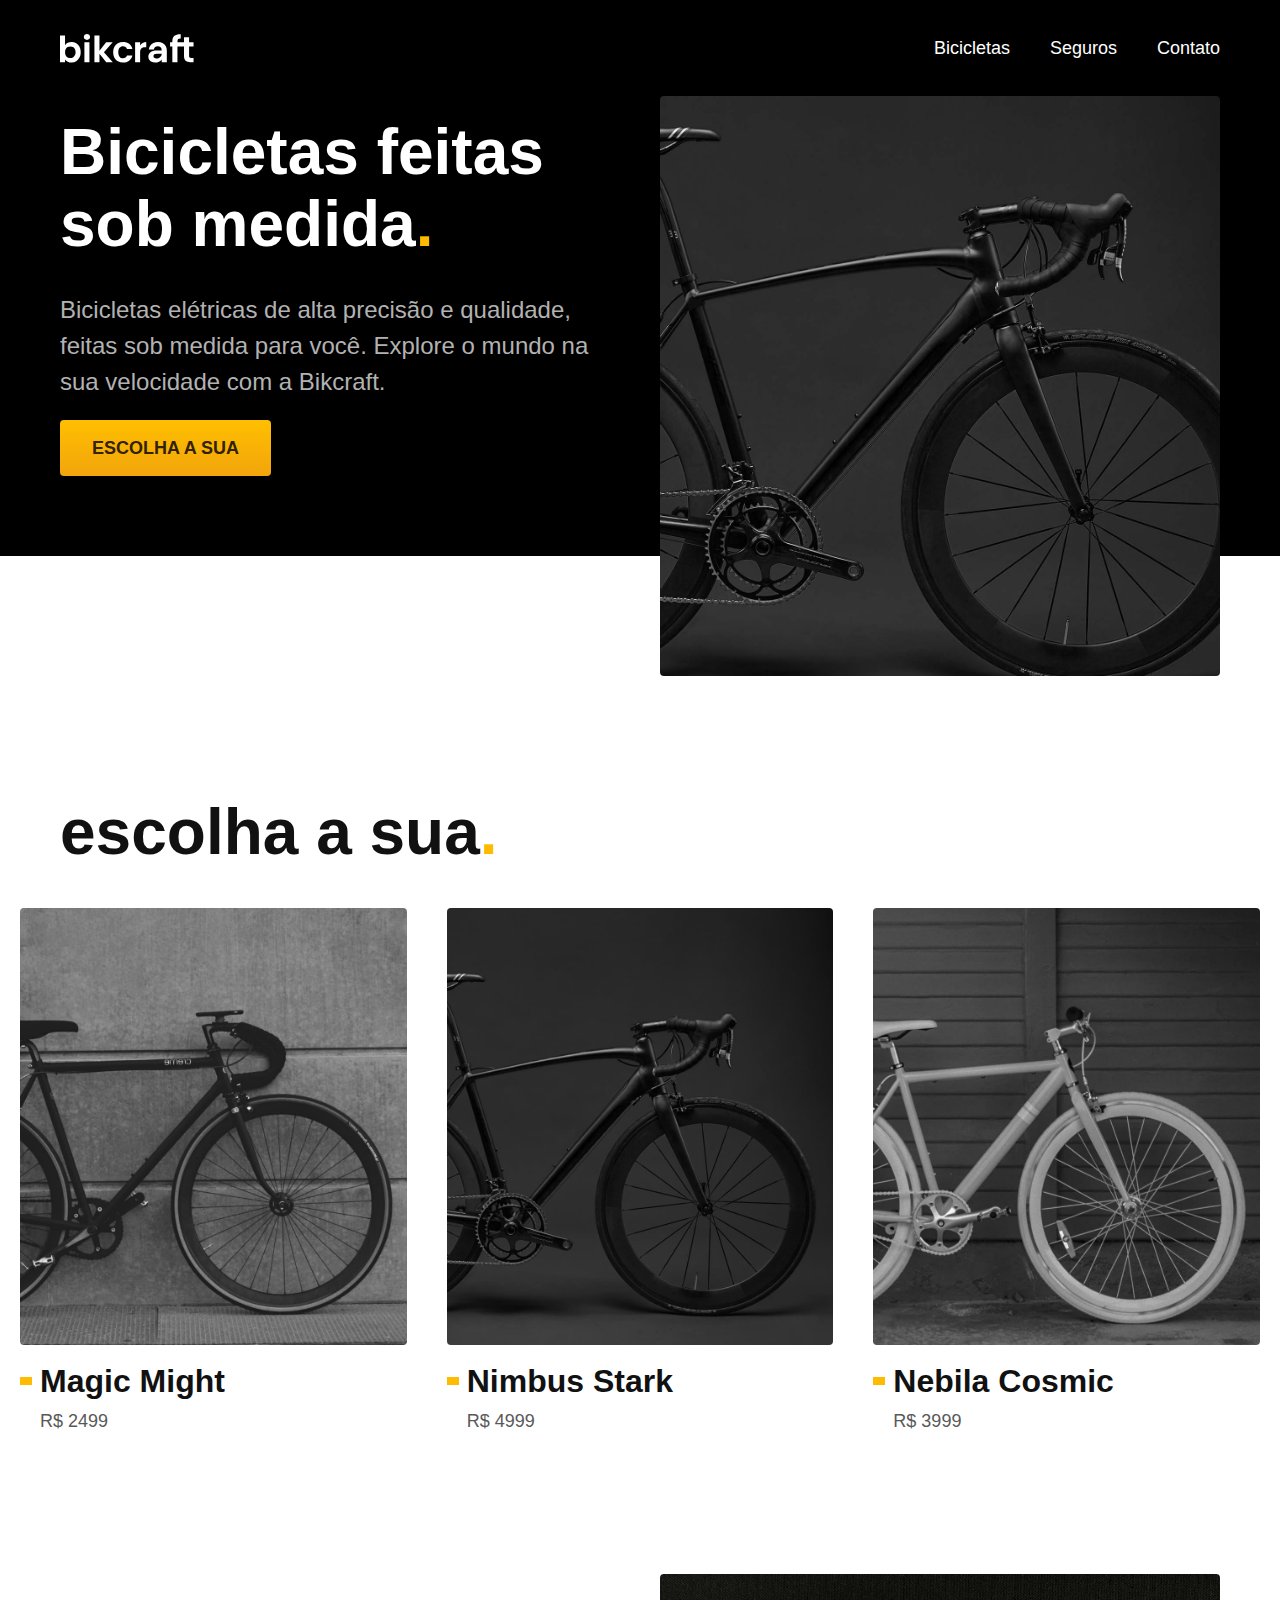
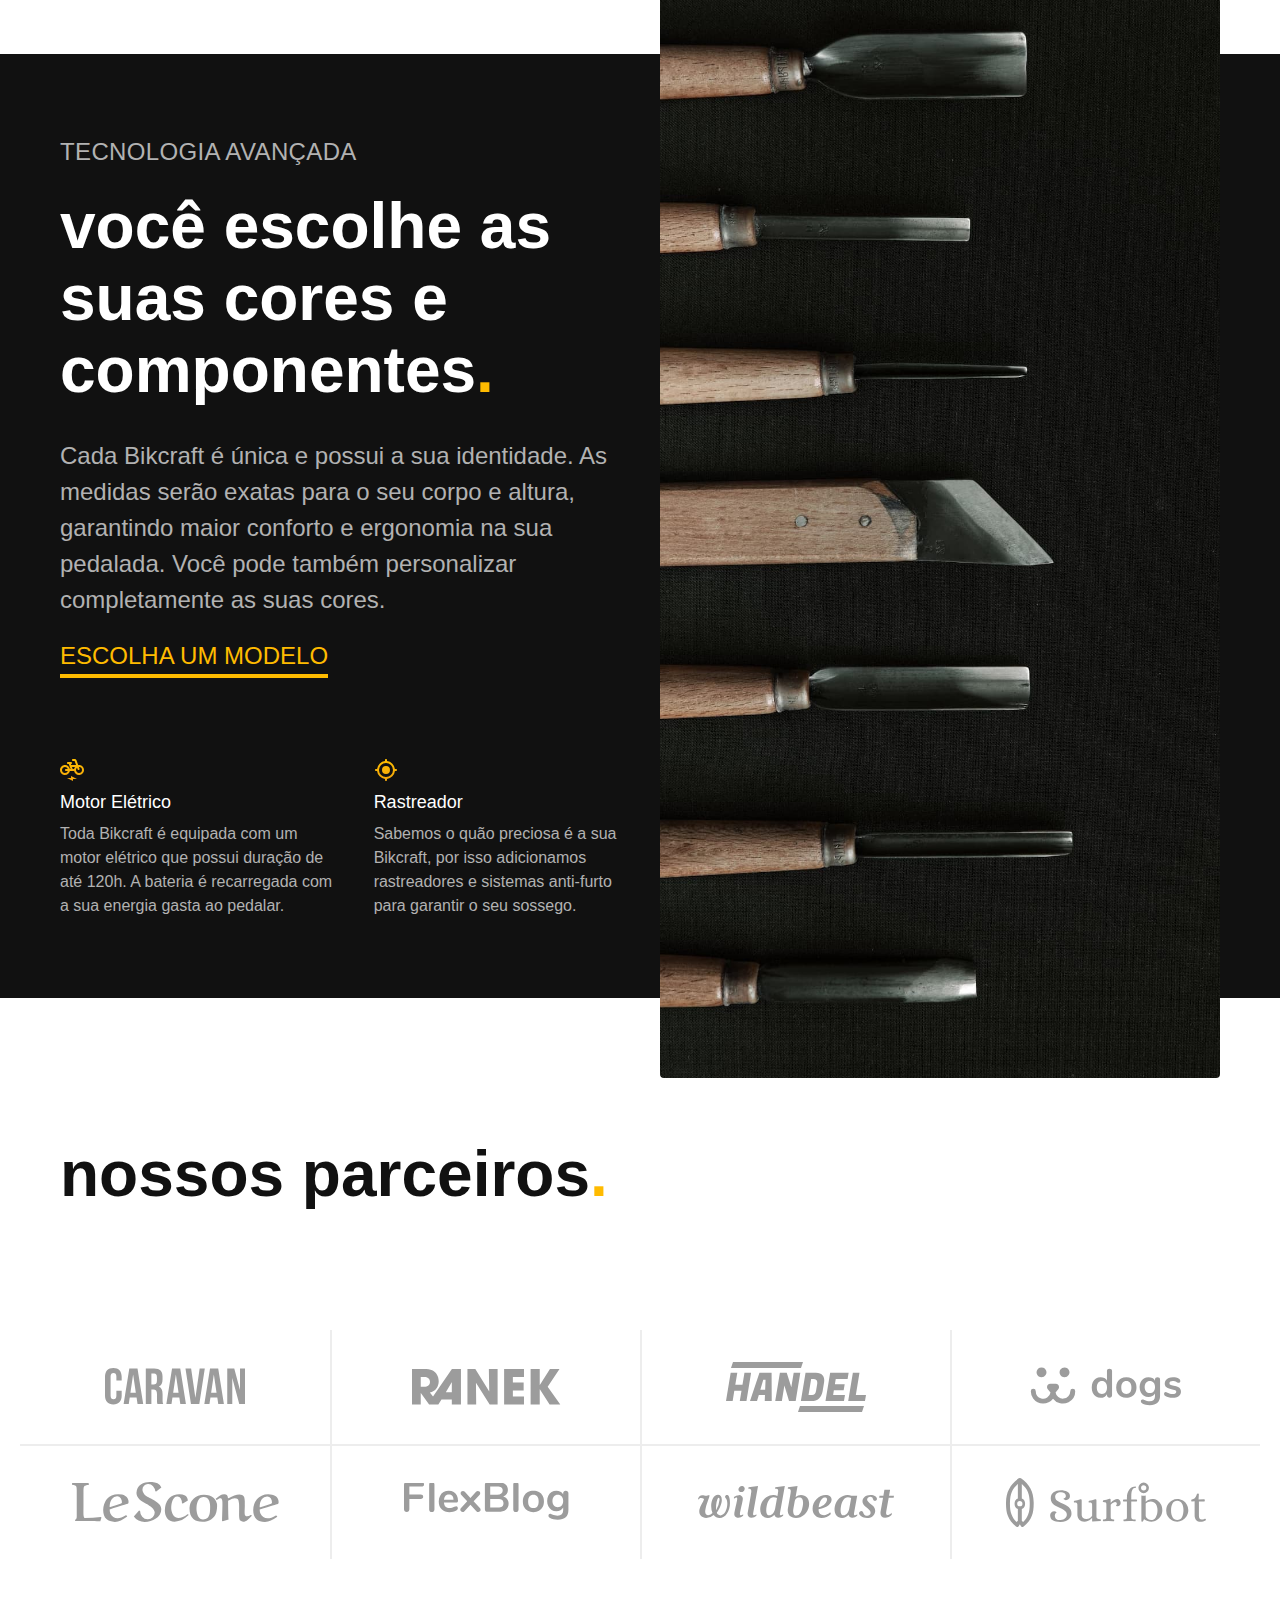
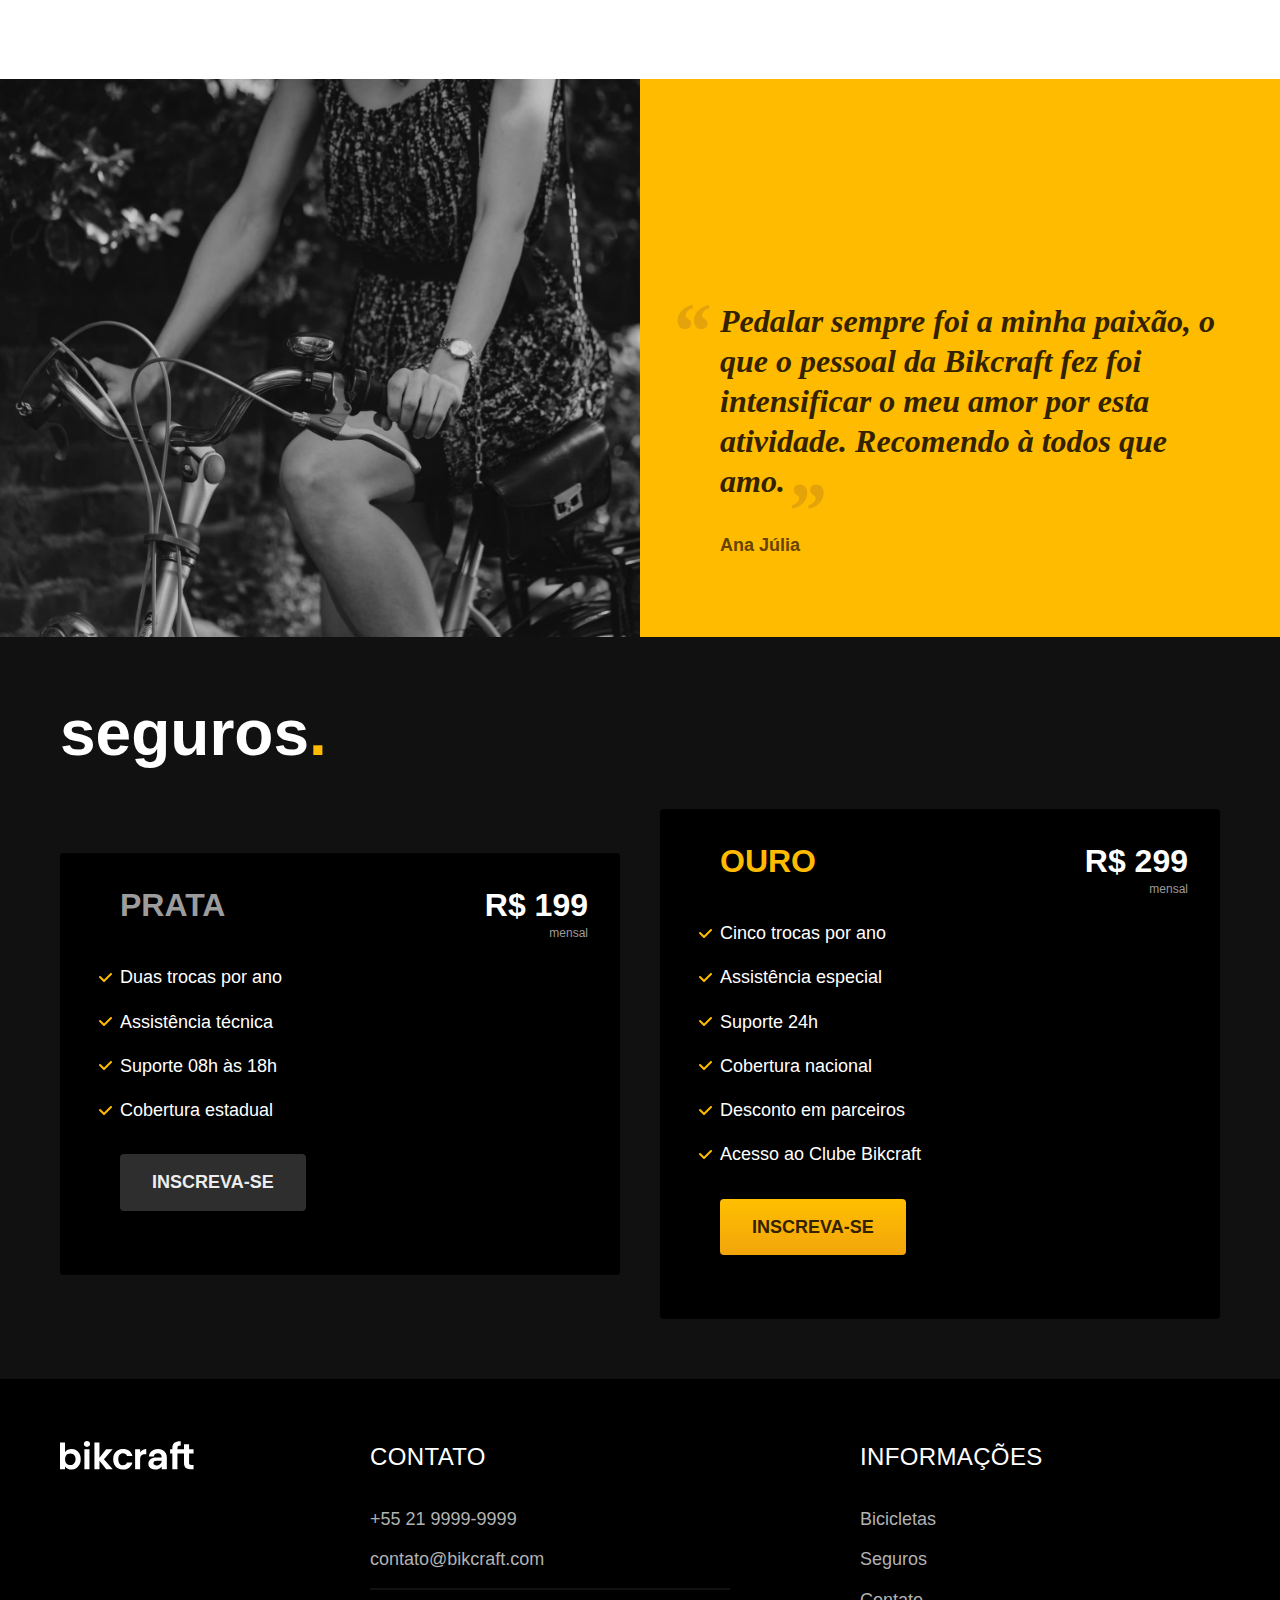
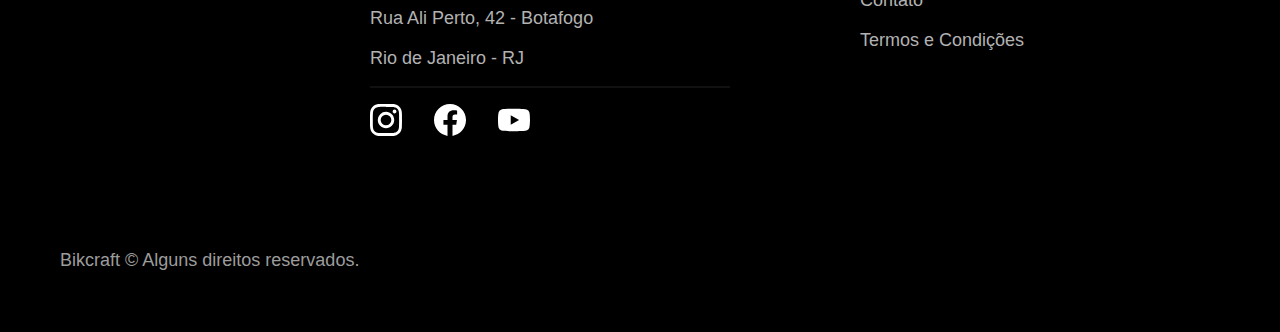
==== commit bce588c4: "item bicicletas" ====
--- a/index.html
+++ b/index.html
@@ -51,7 +51,7 @@
             </li>
 
             <li>
-                <a href="./bicicletas/magic.html">
+                <a href="./bicicletas/nimbus.html">
                     <img src="./img/bicicletas/nimbus-home.jpg" alt="Bicicleta preta">
                     <h3 class="font-1-xl">Nimbus Stark</h3>
                     <span class="font-2-m cor-8">R$ 4999</span>
@@ -59,7 +59,7 @@
             </li>
 
             <li>
-                <a href="./bicicletas/magic.html">
+                <a href="./bicicletas/nebula.html">
                     <img src="./img/bicicletas/nebula-home.jpg" alt="Bicicleta preta">
                     <h3 class="font-1-xl">Nebila Cosmic</h3>
                     <span class="font-2-m cor-8">R$ 3999</span>
--- a/css/style.css
+++ b/css/style.css
@@ -6,7 +6,13 @@
 
 @import "./utilidades/tipografia.css";
 
+/* Biciletas */
 @import "./bicicletas/bicicletas-lista.css";
+@import "./bicicletas/bicicletas.css";
+
+/* Bicileta */
+@import "./bicicleta/bicicleta.css";
+@import "./bicicleta/seguro.css";
 
 @import "./home/introducao.css";
 @import "./home/tecnologia.css";
@@ -14,3 +20,9 @@
 @import "./home/depoimento.css";
 
 @import "./seguros/seguros.css";
+@import "./seguros/vantagens.css";
+@import "./seguros/perguntas.css";
+
+@import "./termos/termos.css";
+
+@import "./bicicleta/bicicleta.css";
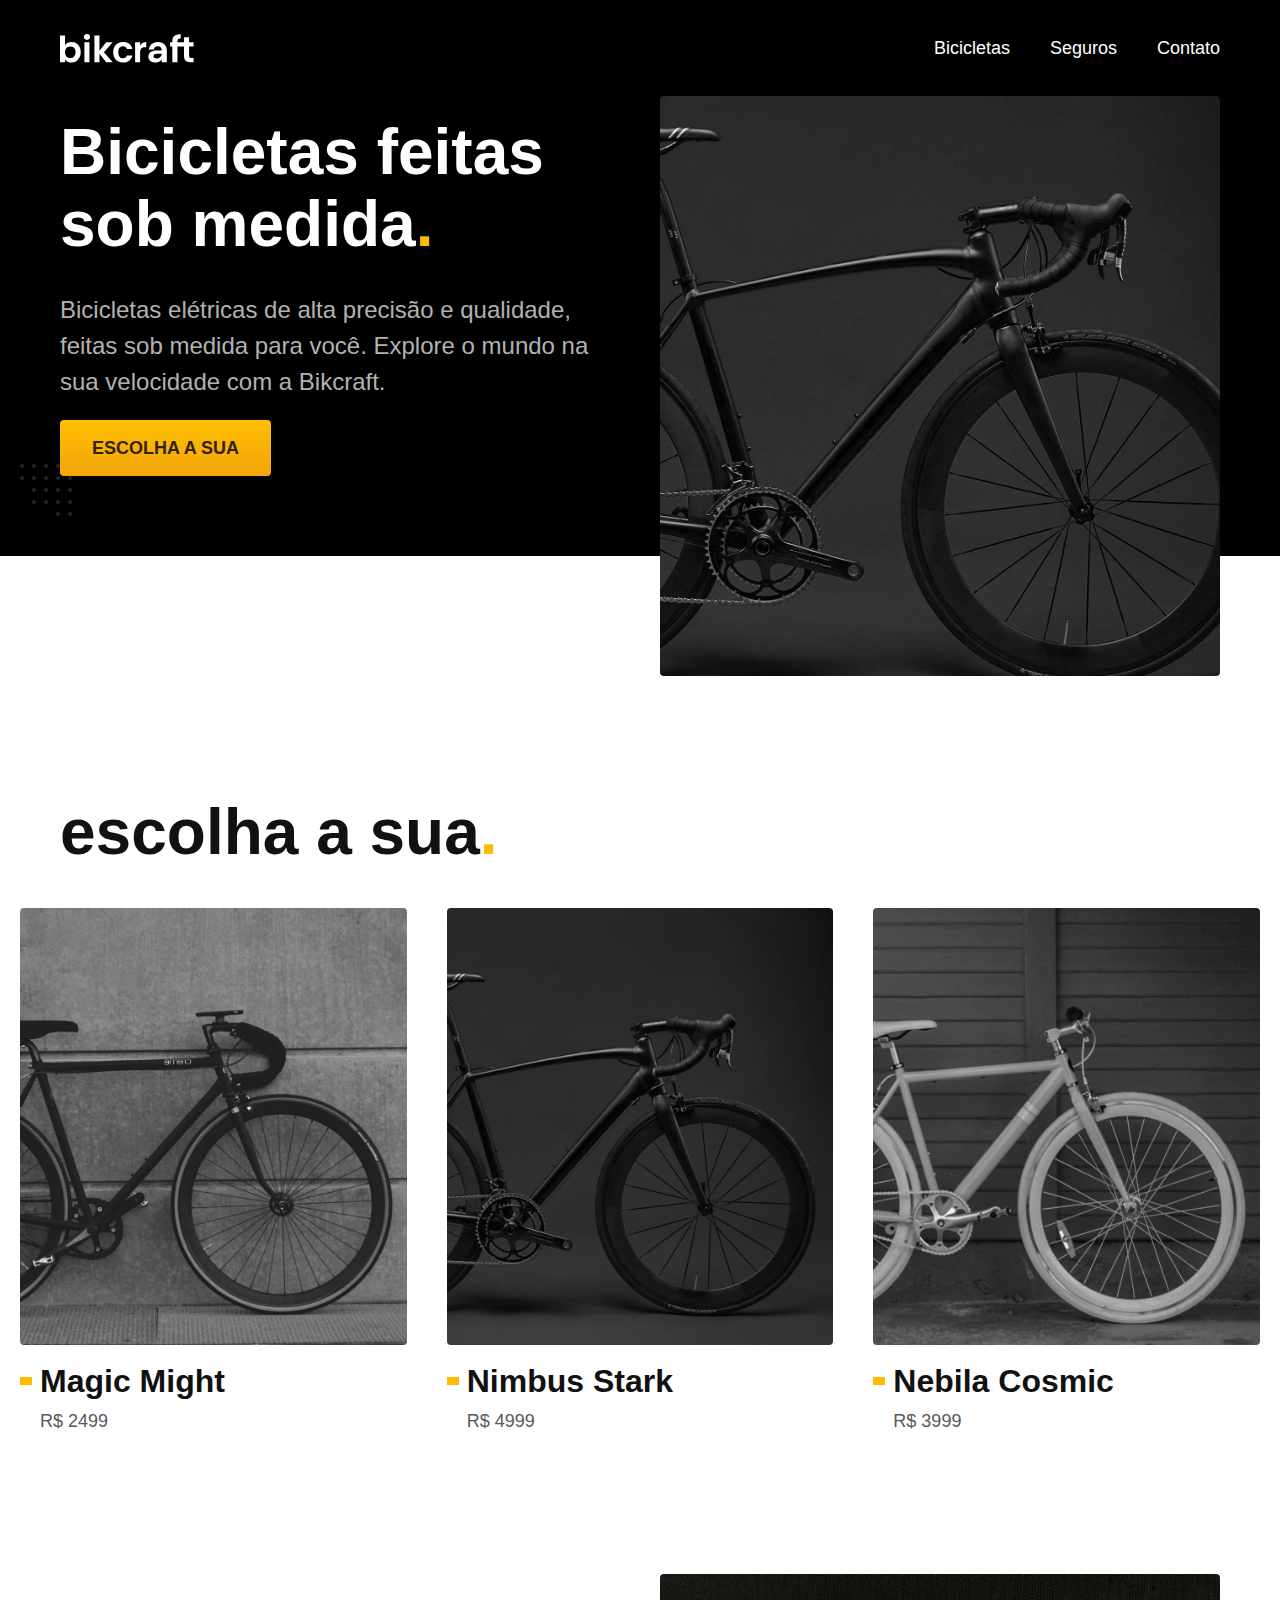
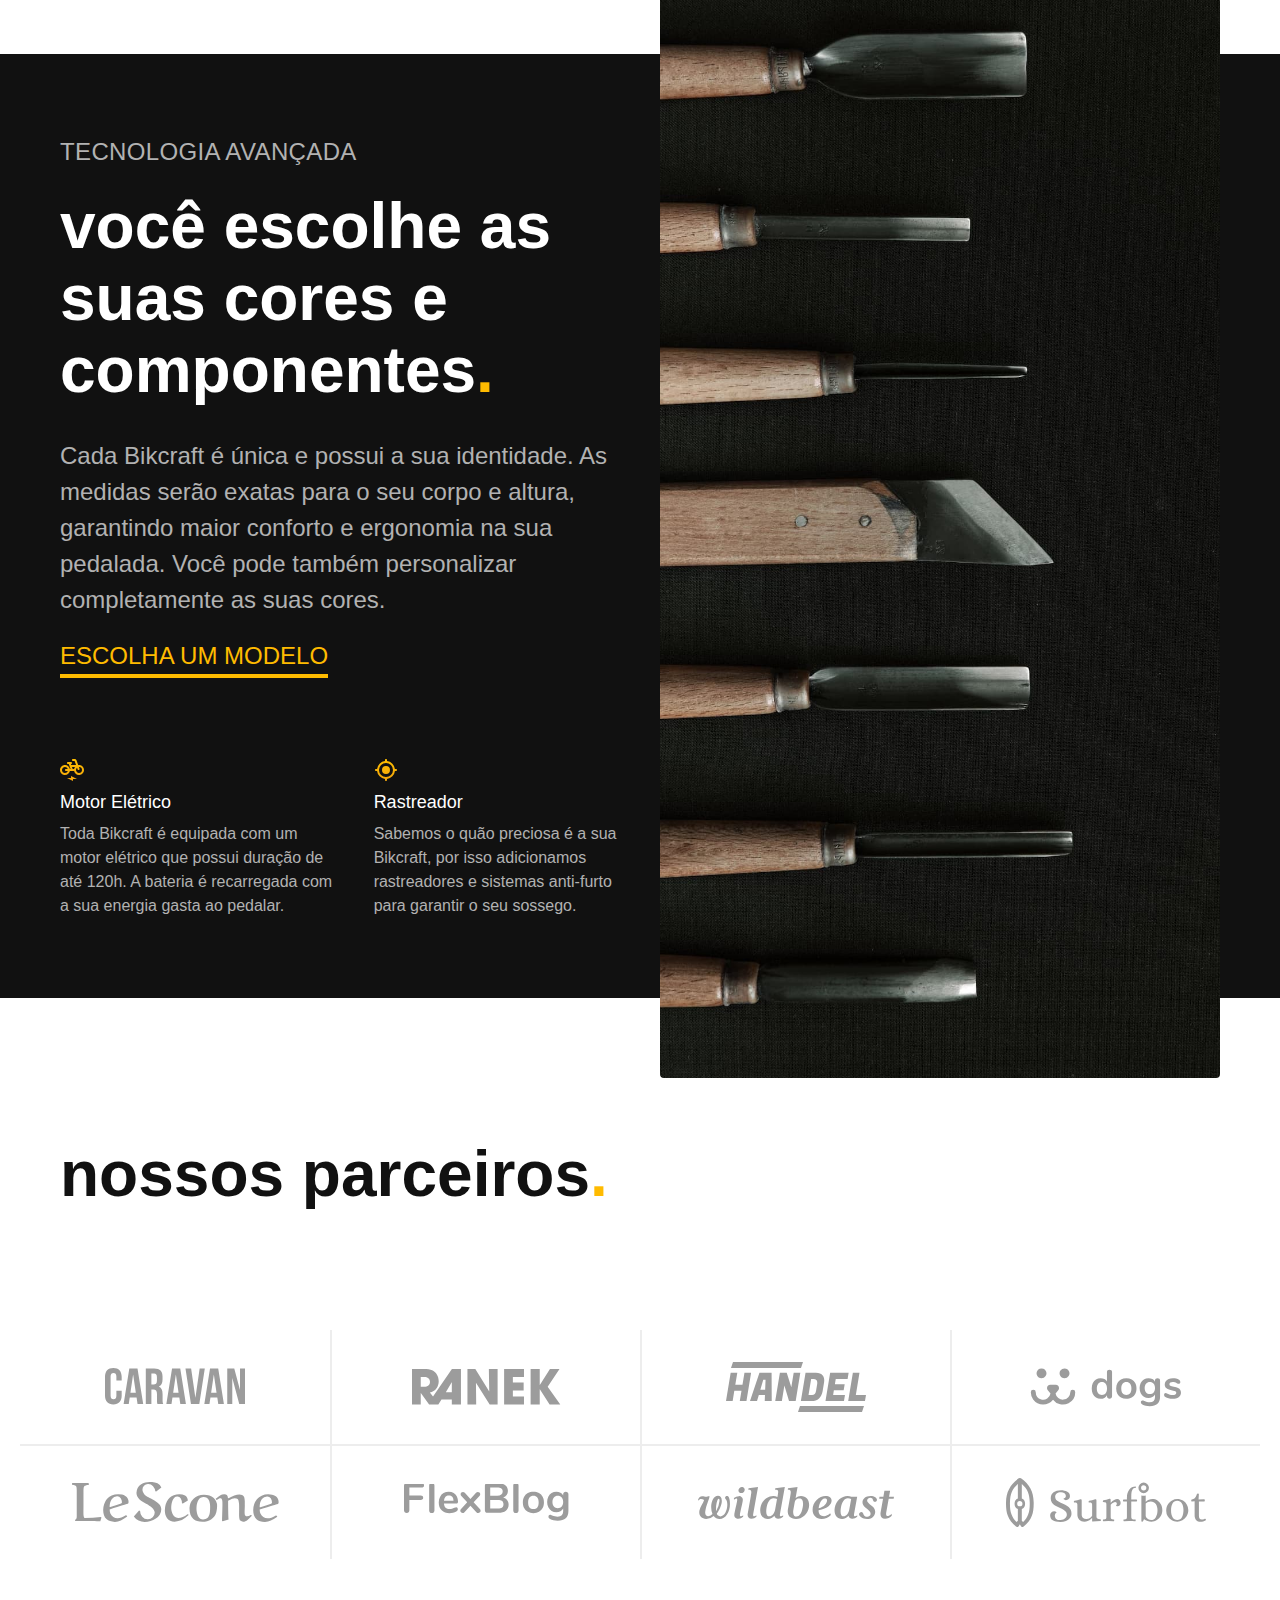
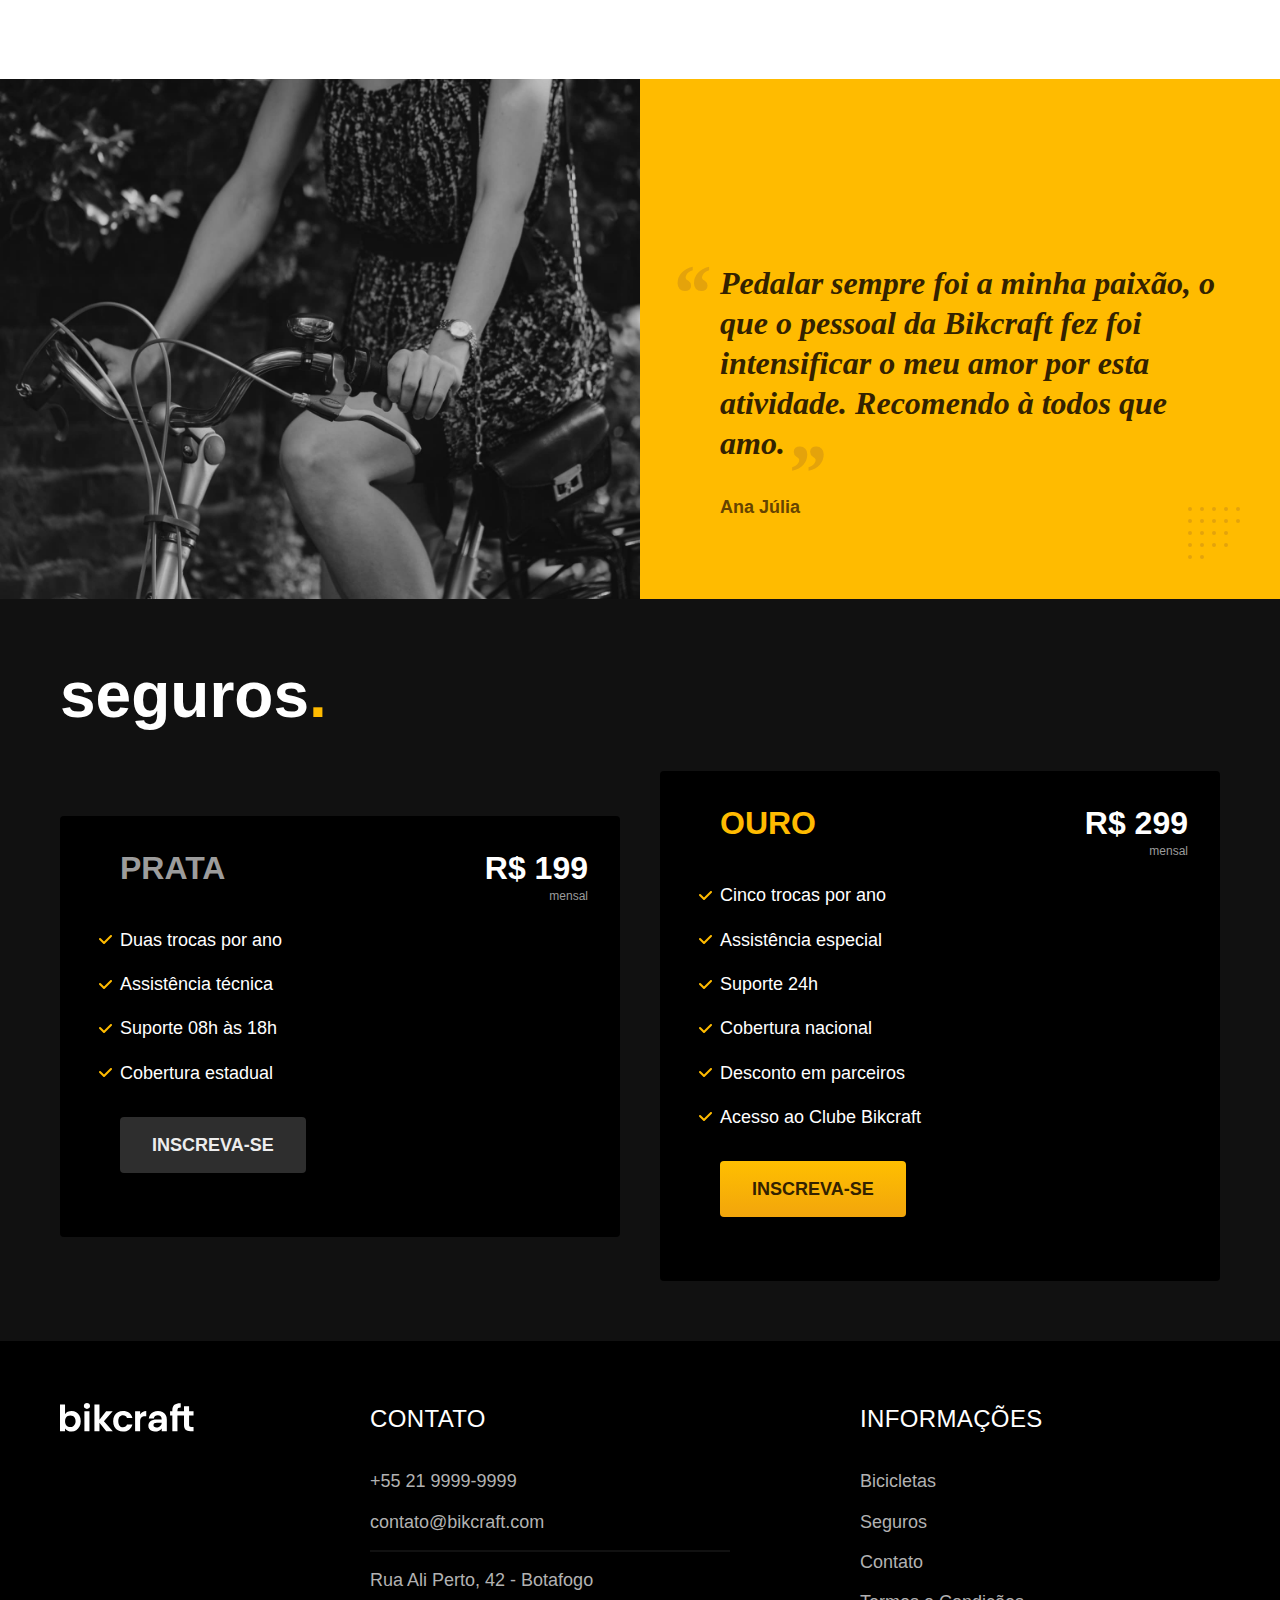
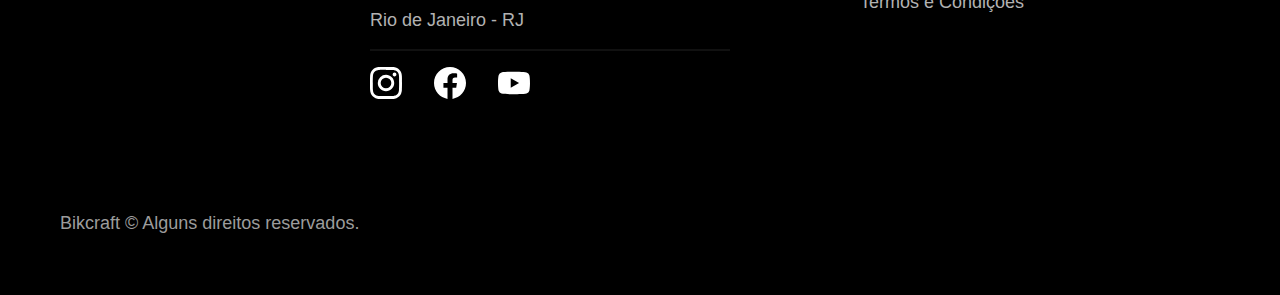
==== commit 1f6c1ade: "otimizacao" ====
--- a/index.html
+++ b/index.html
@@ -6,6 +6,7 @@
     <meta name="viewport" content="width=device-width, initial-scale=1.0">
     <title>Bikcraft - Bicicletas Elétricas</title>
     <meta name="description" content="Bicicletas elétricas de alta precisão e qualidade,  feitas sob medida para o cliente. Explore o mundo na sua velocidade com a Bikcraft.">
+    <link rel="preload" href="./css/style.css" as="style">
     <link rel="stylesheet" href="./css/style.css">
     <!-- <link rel="preconnect" href="https://fonts.googleapis.com">
     <link rel="preconnect" href="https://fonts.gstatic.com" crossorigin>
@@ -15,7 +16,7 @@
 <body>
     <header class="header-bg">
         <div class="header container">
-            <a href="./"><img src="./img/bikcraft.svg" alt="Bikcraft"></a>
+            <a href="./"><img src="./img/bikcraft.svg" width="136" height="32" alt="Bikcraft"></a>
             <nav aria-label="primaria">
                 <ul class="header-menu cor-0 font-1-m">
                     <li><a href="./bicicletas.html">Bicicletas</a></li>
@@ -33,9 +34,10 @@
                 <p class="font-2-l cor-5">Bicicletas elétricas de alta precisão e qualidade, feitas sob medida para você. Explore o mundo na sua velocidade com a Bikcraft<span>.</span></p>
                 <a class="botao" href="./bicicletas.html">Escolha a sua</a>
             </div>
-            <div>
-                <img src="./img/fotos/introducao.jpg" alt="Bicicleta elétrica preta">
-            </div>
+            <picture>
+                <source media="(max-width: 800px)" srcset="./img/bicicletas/nimbus.jpg">
+                <img src="./img/fotos/introducao.jpg" width="1280" height="1600" alt="Bicicleta elétrica preta">
+            </picture>
         </div>
     </main>
 
@@ -44,7 +46,7 @@
         <ul>
             <li>
                 <a href="./bicicletas/magic.html">
-                    <img src="./img/bicicletas/magic-home.jpg" alt="Bicicleta preta">
+                    <img src="./img/bicicletas/magic-home.jpg" width="920" height="1040" alt="Bicicleta preta">
                     <h3 class="font-1-xl">Magic Might</h3>
                     <span class="font-2-m cor-8">R$ 2499</span>
                 </a>
@@ -52,7 +54,7 @@
 
             <li>
                 <a href="./bicicletas/nimbus.html">
-                    <img src="./img/bicicletas/nimbus-home.jpg" alt="Bicicleta preta">
+                    <img src="./img/bicicletas/nimbus-home.jpg" width="920" height="1040" alt="Bicicleta preta">
                     <h3 class="font-1-xl">Nimbus Stark</h3>
                     <span class="font-2-m cor-8">R$ 4999</span>
                 </a>
@@ -60,7 +62,7 @@
 
             <li>
                 <a href="./bicicletas/nebula.html">
-                    <img src="./img/bicicletas/nebula-home.jpg" alt="Bicicleta preta">
+                    <img src="./img/bicicletas/nebula-home.jpg" width="920" height="1040" alt="Bicicleta preta">
                     <h3 class="font-1-xl">Nebila Cosmic</h3>
                     <span class="font-2-m cor-8">R$ 3999</span>
                 </a>
@@ -77,19 +79,19 @@
                 <a class="link" href="./bicletas.html">Escolha um modelo</a>
                 <div class="tecnologia-vantagens">
                     <div>
-                        <img src="./img/icones/eletrica.svg" alt="">
+                        <img src="./img/icones/eletrica.svg" width="24" height="24" alt="">
                         <h3 class="font-1-m cor-0">Motor Elétrico</h3>
                         <p class="font-2-s cor-5">Toda Bikcraft é equipada com um motor elétrico que possui duração de até 120h. A bateria é recarregada com a sua energia gasta ao pedalar.</p>
                     </div>
                     <div>
-                        <img src="./img/icones/rastreador.svg" alt="">
+                        <img src="./img/icones/rastreador.svg" width="24" height="24" alt="">
                         <h3 class="font-1-m cor-0">Rastreador</h3>
                         <p class="font-2-s cor-5">Sabemos o quão preciosa é a sua Bikcraft, por isso adicionamos rastreadores e sistemas anti-furto para garantir o seu sossego.</p>
                     </div>
                 </div>
             </div>
             <div class="tecnologia-imagem">
-                <img src="./img/fotos/tecnologia.jpg" alt="">
+                <img src="./img/fotos/tecnologia.jpg" width="1200" height="1920" alt="">
             </div>
         </div>
     </article>
@@ -111,7 +113,7 @@
 
     <section class="depoimento" aria-label="Depoimento">
         <div>
-            <img src="./img/fotos/depoimento.jpg" alt="Pessoa pedalando uma bicicleta Bikcraft">
+            <img src="./img/fotos/depoimento.jpg" width="1500" height="1360" alt="Pessoa pedalando uma bicicleta Bikcraft">
         </div>
         <div class="depoimento-conteudo">
             <blockquote class="font-1-xl cor-p5">
@@ -154,7 +156,7 @@
 
     <footer class="footer-bg">
         <div class="footer container">
-            <img src="./img/bikcraft.svg" alt="Bikcraft">
+            <img src="./img/bikcraft.svg" width="136" height="32" alt="Bikcraft">
             <div class="footer-contato">
                 <h3 class="font-2-l-b cor-0">Contato</h3>
                 <ul class="font-2-m cor-5">
--- a/css/style.css
+++ b/css/style.css
@@ -26,3 +26,9 @@
 @import "./termos/termos.css";
 
 @import "./bicicleta/bicicleta.css";
+
+@import "./contato/contato.css";
+@import "./contato/lojas.css";
+@import "./utilidades/formulario.css";
+
+@import "./orcamento/orcamento.css";
--- a/css/style.css
+++ b/css/style.css
@@ -26,3 +26,9 @@
 @import "./termos/termos.css";
 
 @import "./bicicleta/bicicleta.css";
+
+@import "./contato/contato.css";
+@import "./contato/lojas.css";
+@import "./utilidades/formulario.css";
+
+@import "./orcamento/orcamento.css";
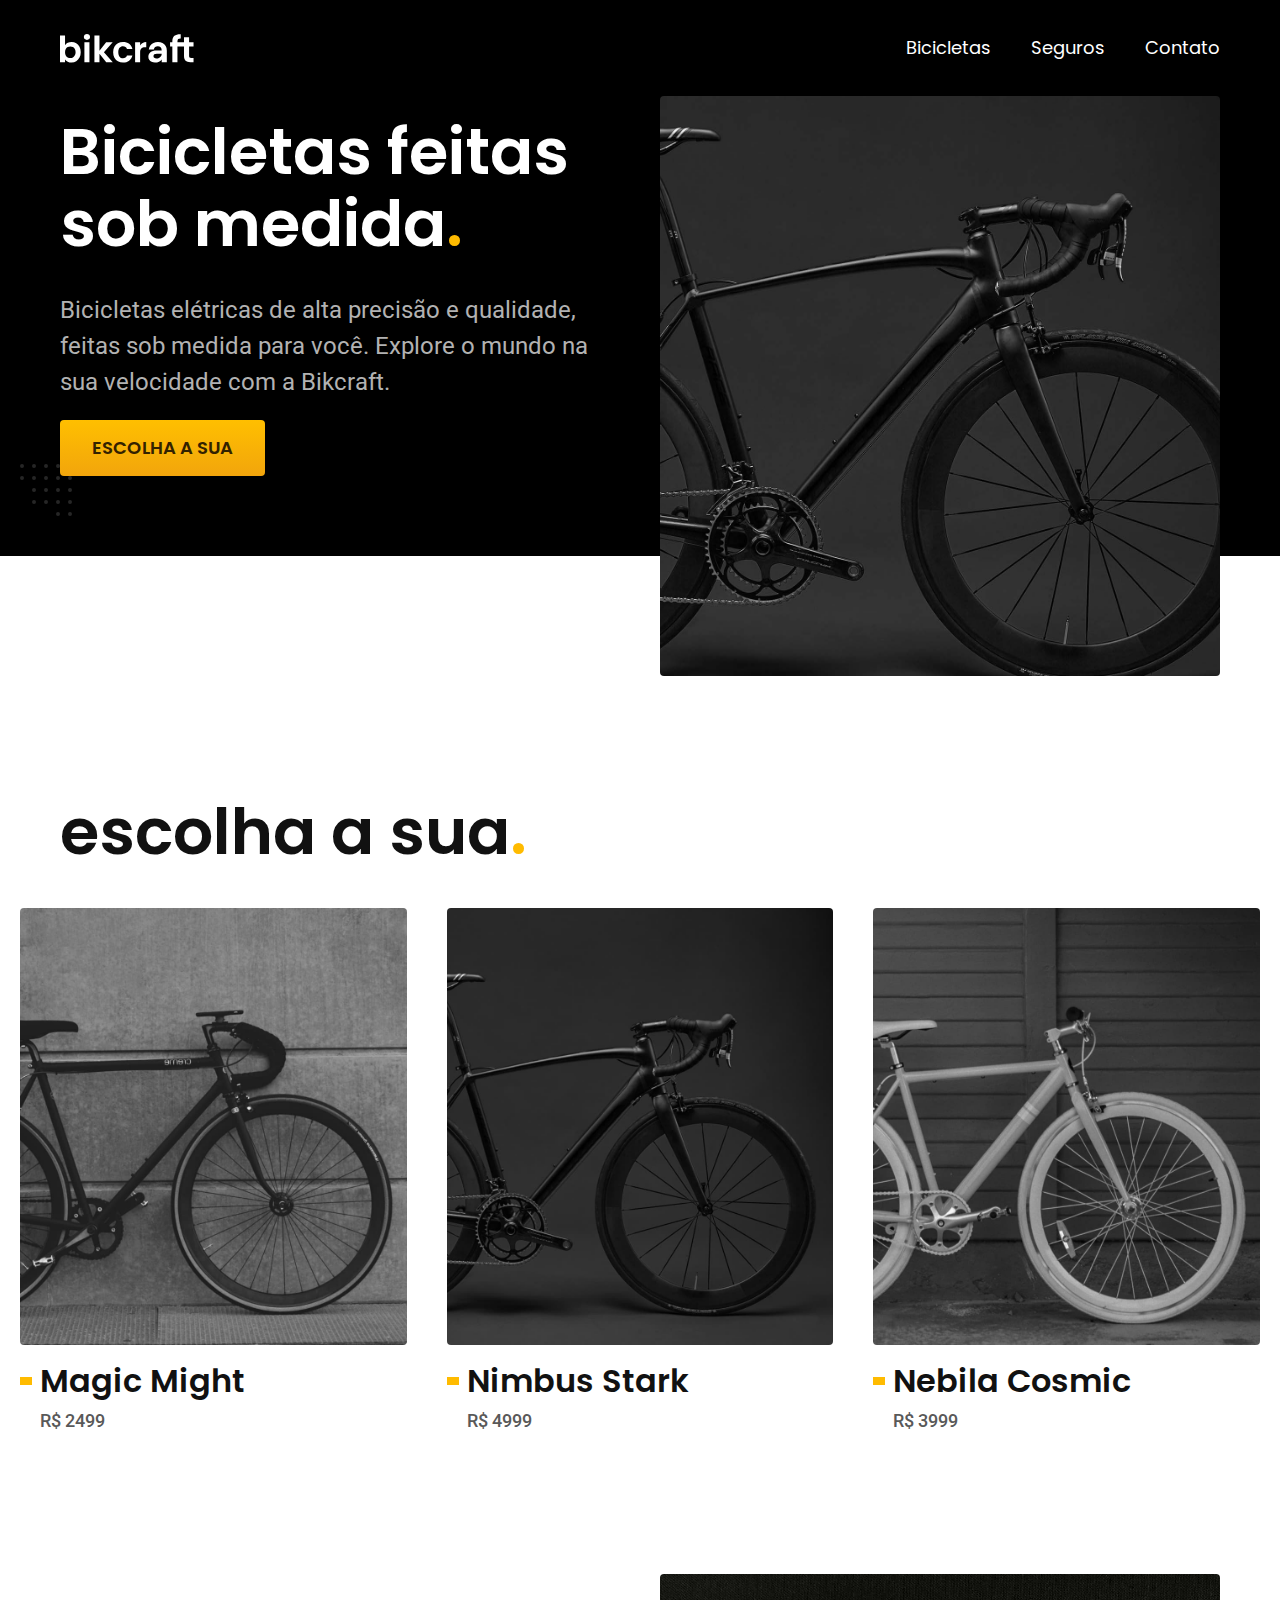
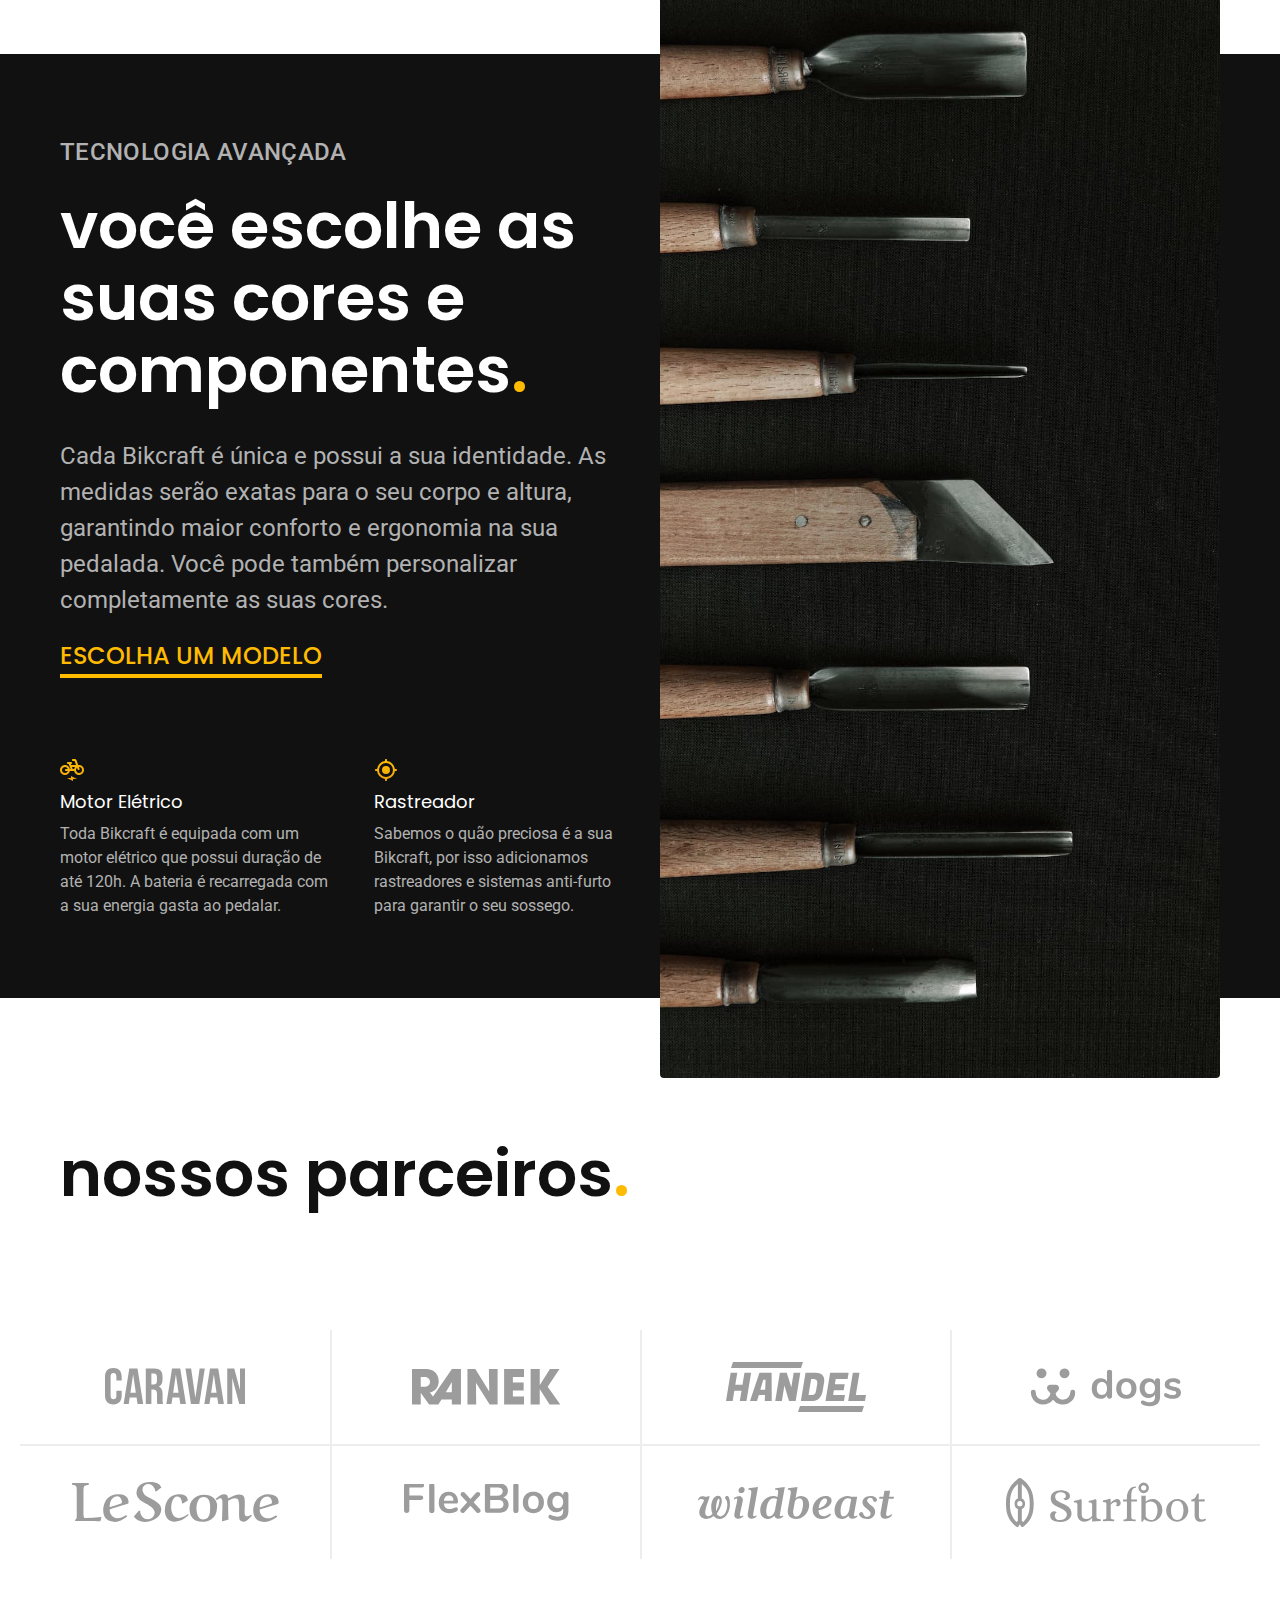
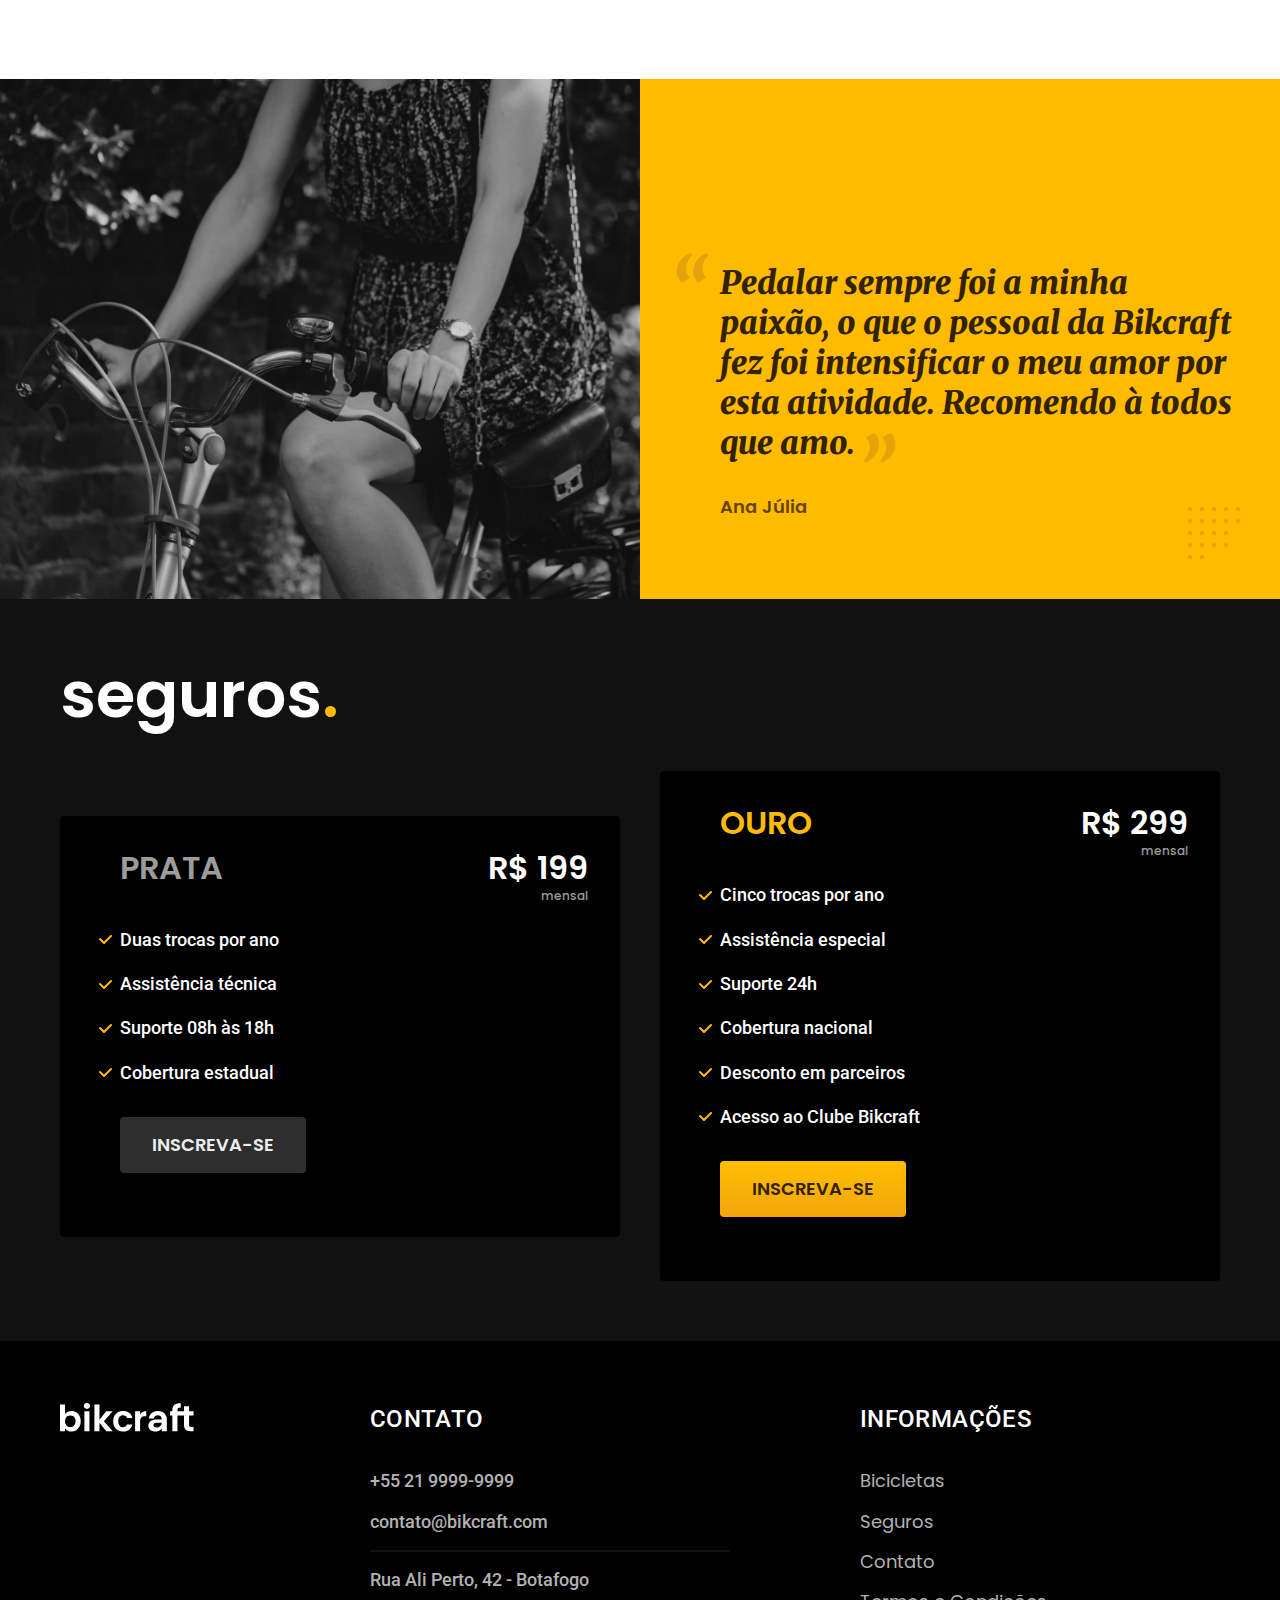
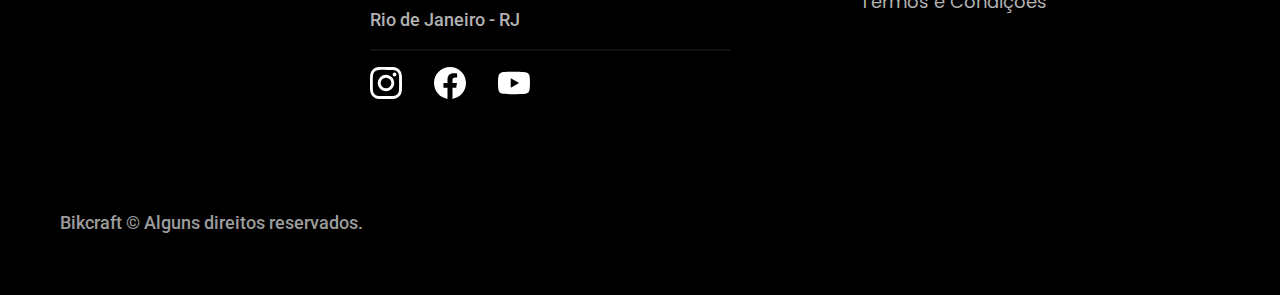
==== commit 551d53c7: "icon e fonts" ====
--- a/index.html
+++ b/index.html
@@ -6,11 +6,13 @@
     <meta name="viewport" content="width=device-width, initial-scale=1.0">
     <title>Bikcraft - Bicicletas Elétricas</title>
     <meta name="description" content="Bicicletas elétricas de alta precisão e qualidade,  feitas sob medida para o cliente. Explore o mundo na sua velocidade com a Bikcraft.">
+    <link rel="icon" href="./favicon.svg" type="image/svg+xml">
     <link rel="preload" href="./css/style.css" as="style">
     <link rel="stylesheet" href="./css/style.css">
-    <!-- <link rel="preconnect" href="https://fonts.googleapis.com">
+    <link rel="preconnect" href="https://fonts.googleapis.com">
     <link rel="preconnect" href="https://fonts.gstatic.com" crossorigin>
-    <link href="https://fonts.googleapis.com/css2?family=Merriweather:ital,wght@1,900&family=Poppins:wght@500;600&family=Roboto:wght@400;500&display=swap" rel="stylesheet"> -->
+    <link href="https://fonts.googleapis.com/css2?family=Merriweather:ital,wght@1,900&family=Poppins:wght@500;600&family=Roboto:wght@400;500&display=swap" rel="stylesheet">
+    <script>document.documentElement.classList.add('js')</script>
 </head>
 
 <body>
@@ -30,11 +32,11 @@
     <main class="introducao-bg">
         <div class="introducao container">
             <div class="introducao-conteudo">
-                <h1 class="font-1-xxl cor-0">Bicicletas feitas sob medida<span class="cor-p1">.</span></h1>
-                <p class="font-2-l cor-5">Bicicletas elétricas de alta precisão e qualidade, feitas sob medida para você. Explore o mundo na sua velocidade com a Bikcraft<span>.</span></p>
-                <a class="botao" href="./bicicletas.html">Escolha a sua</a>
+                <h1 class="font-1-xxl cor-0 fadeInDown" data-anime="200">Bicicletas feitas sob medida<span class="cor-p1">.</span></h1>
+                <p class="font-2-l cor-5 fadeInDown" data-anime="400">Bicicletas elétricas de alta precisão e qualidade, feitas sob medida para você. Explore o mundo na sua velocidade com a Bikcraft<span>.</span></p>
+                <a class="botao" href="./bicicletas.html" data-anime="600">Escolha a sua</a>
             </div>
-            <picture>
+            <picture class="fadeInDown" data-anime="800">
                 <source media="(max-width: 800px)" srcset="./img/bicicletas/nimbus.jpg">
                 <img src="./img/fotos/introducao.jpg" width="1280" height="1600" alt="Bicicleta elétrica preta">
             </picture>
@@ -186,6 +188,9 @@
         </div>
     </footer>
 
+    <script src="./js/plugins/simple-anime.js"></script>
+    <script src="./js/script.js"></script>
+
 </body>
 
 </html>--- a/css/style.css
+++ b/css/style.css
@@ -5,6 +5,7 @@
 @import "./global/footer.css";
 
 @import "./utilidades/tipografia.css";
+@import "./utilidades/animacao.css";
 
 /* Biciletas */
 @import "./bicicletas/bicicletas-lista.css";
--- a/css/style.css
+++ b/css/style.css
@@ -5,6 +5,7 @@
 @import "./global/footer.css";
 
 @import "./utilidades/tipografia.css";
+@import "./utilidades/animacao.css";
 
 /* Biciletas */
 @import "./bicicletas/bicicletas-lista.css";
